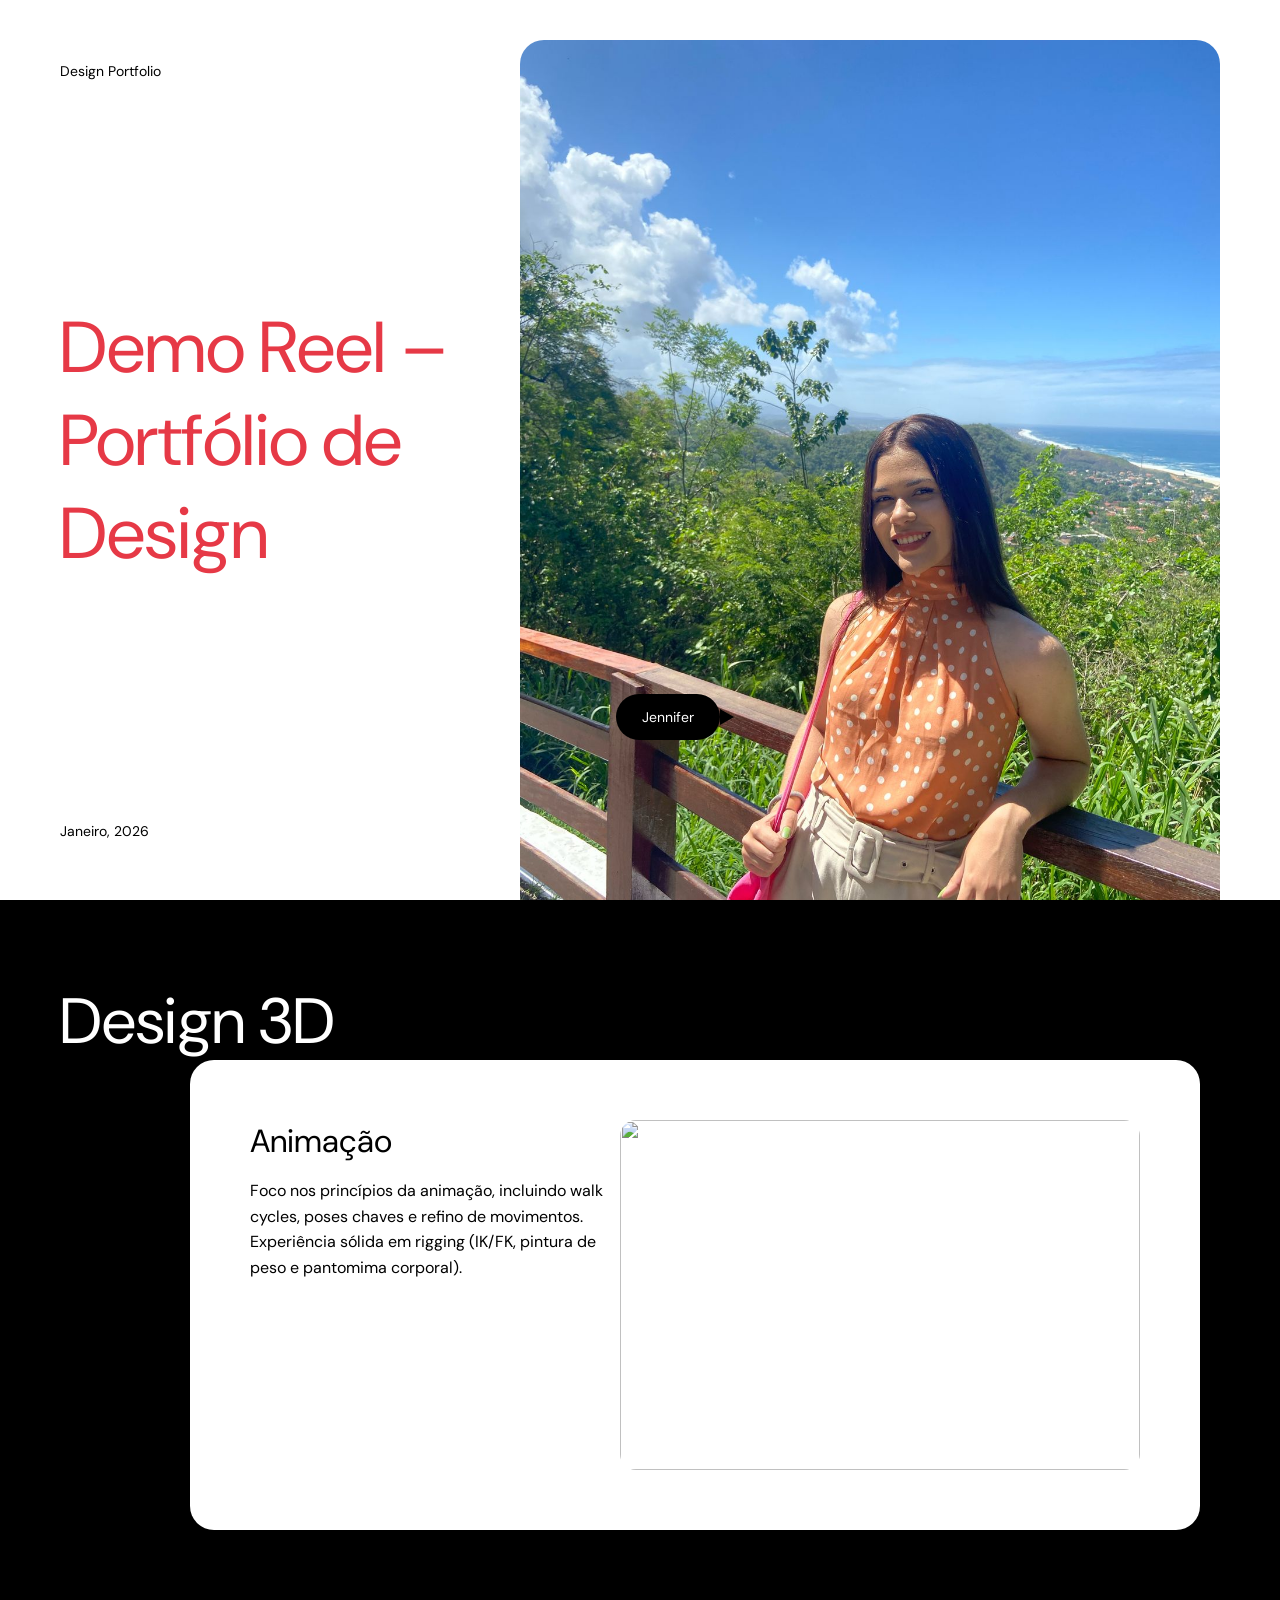
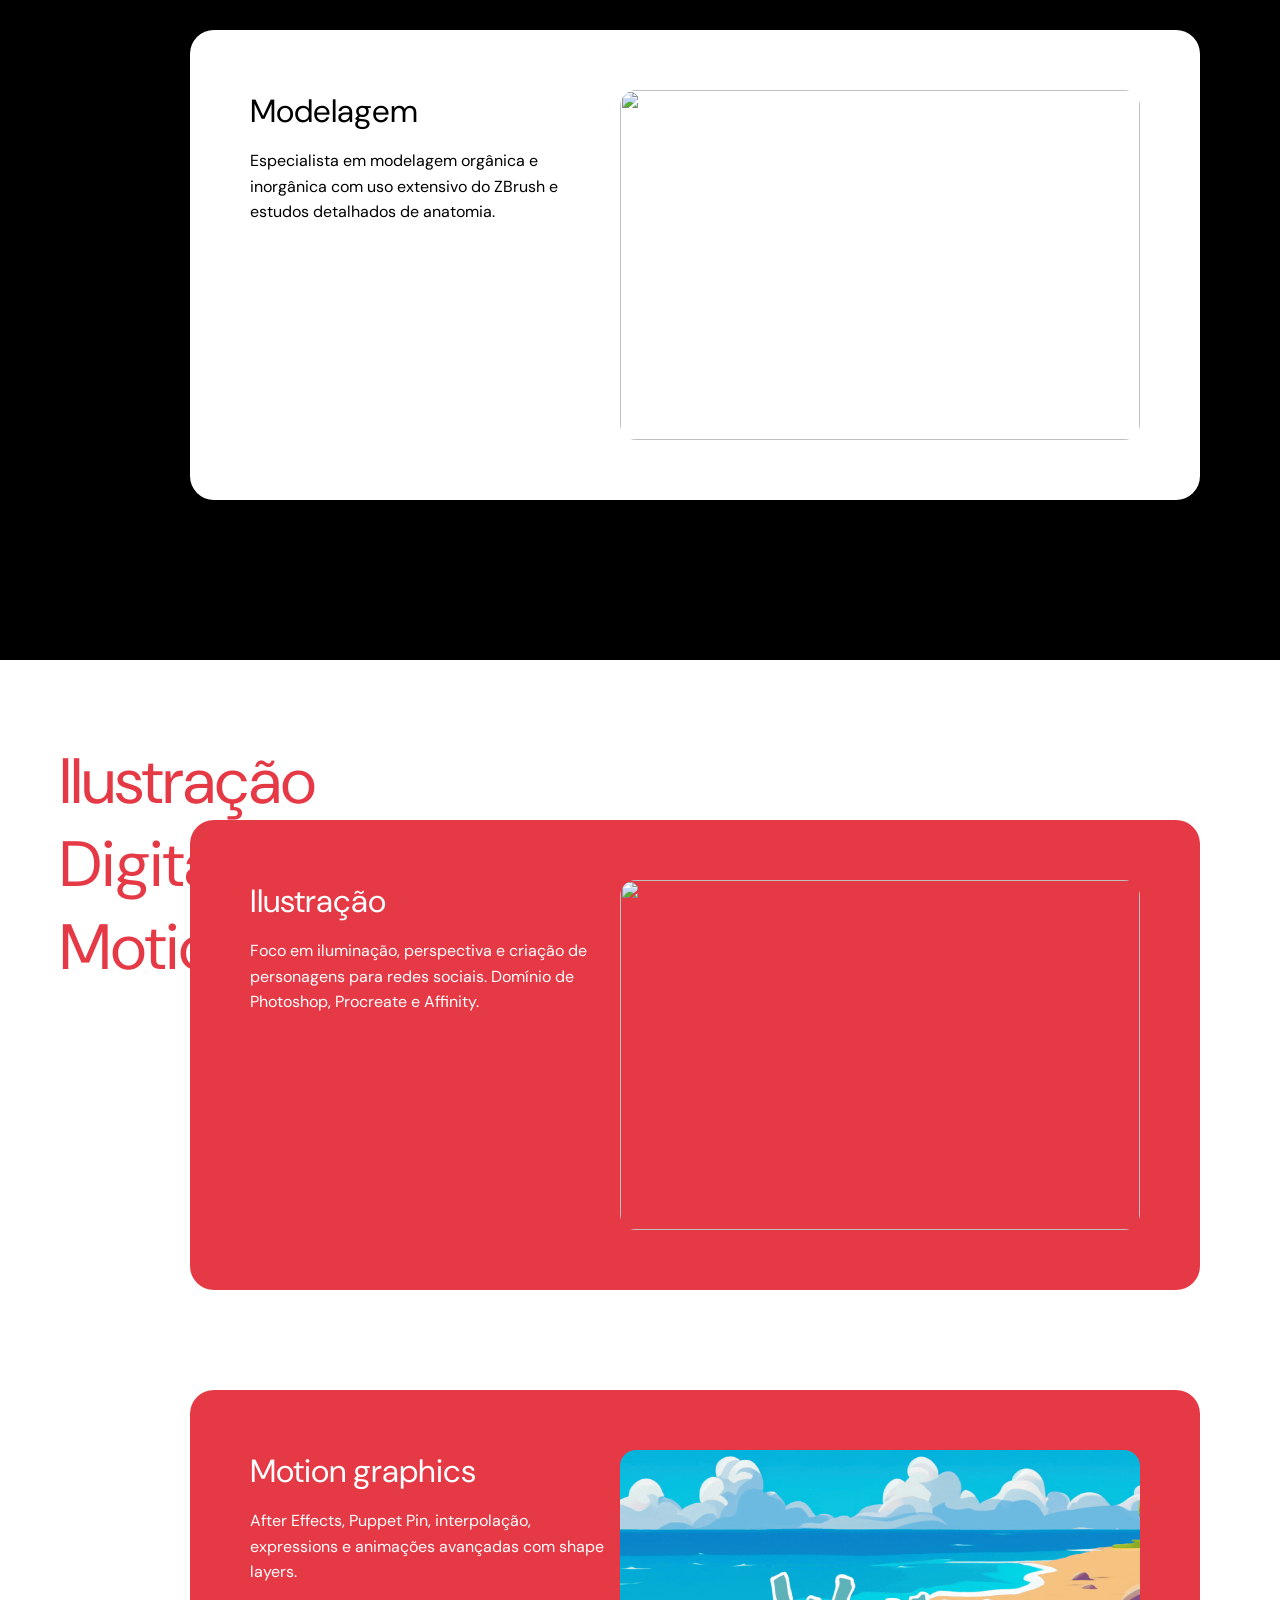
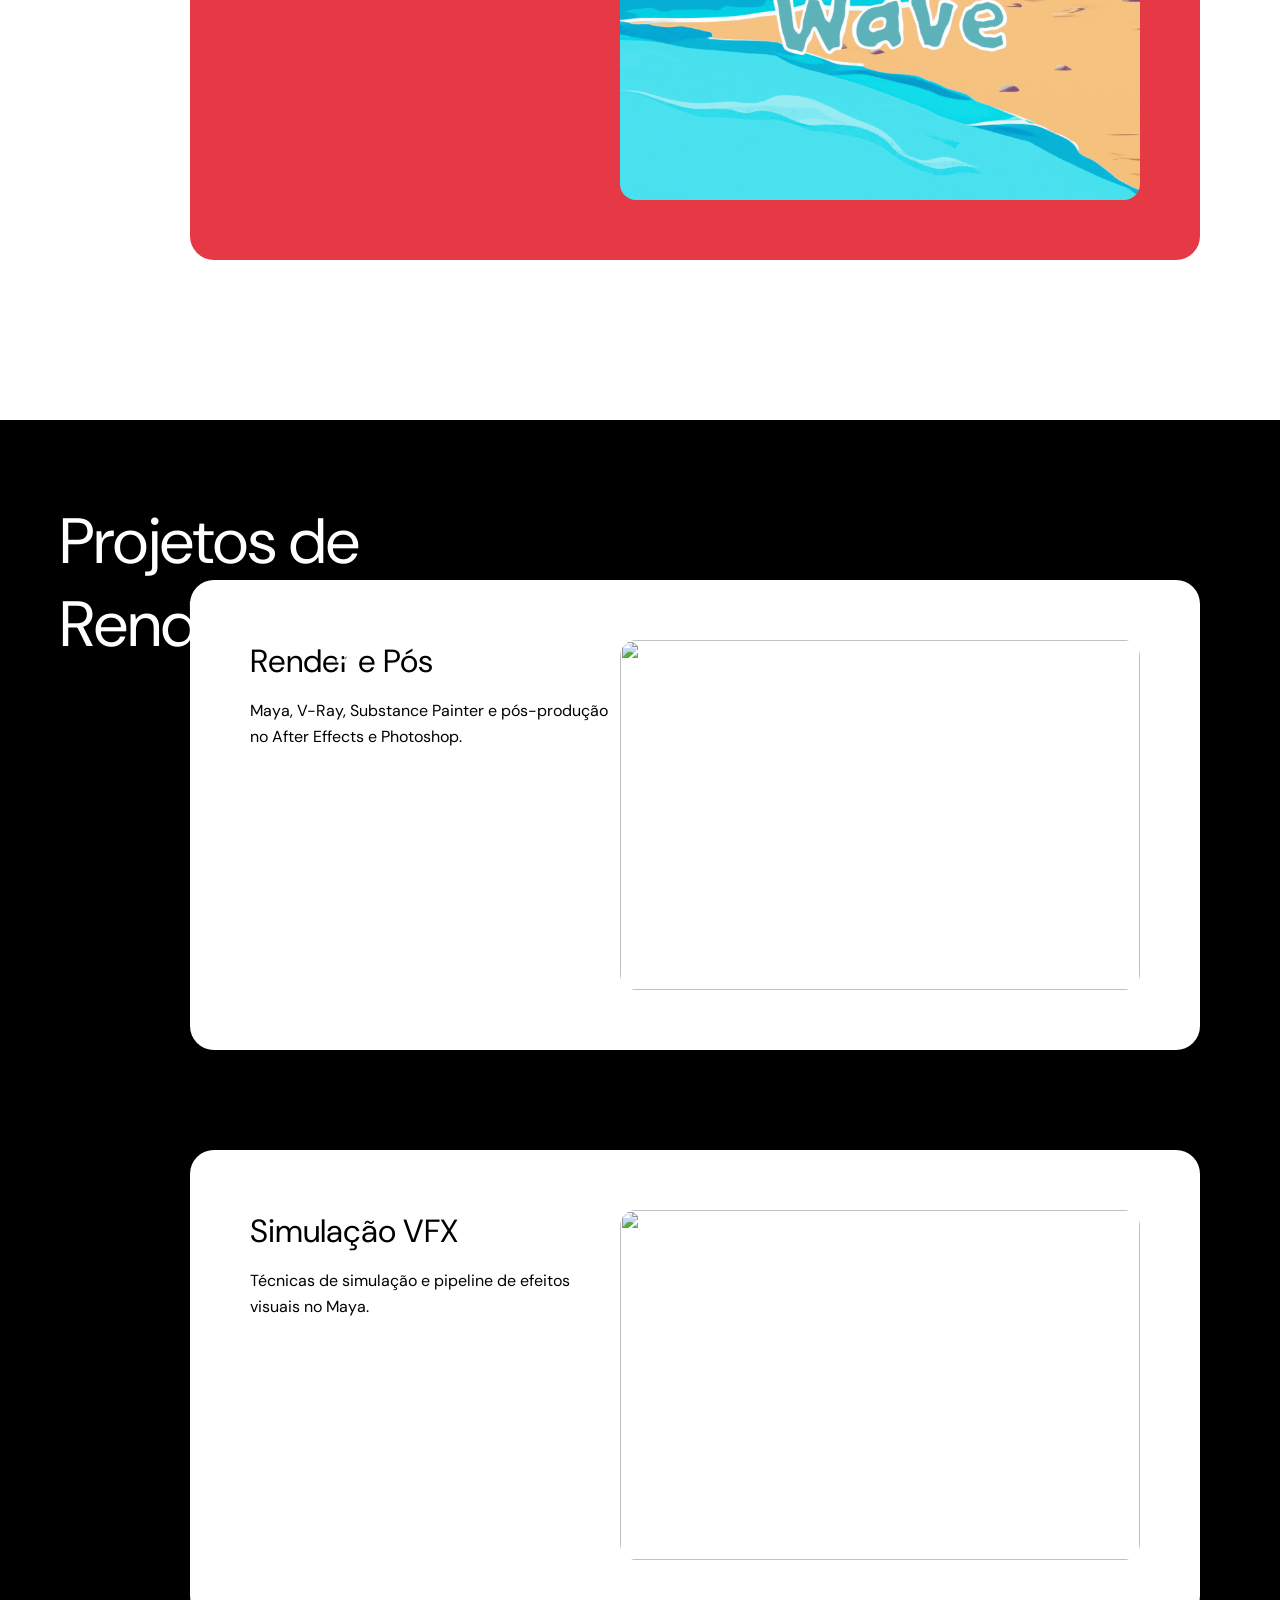
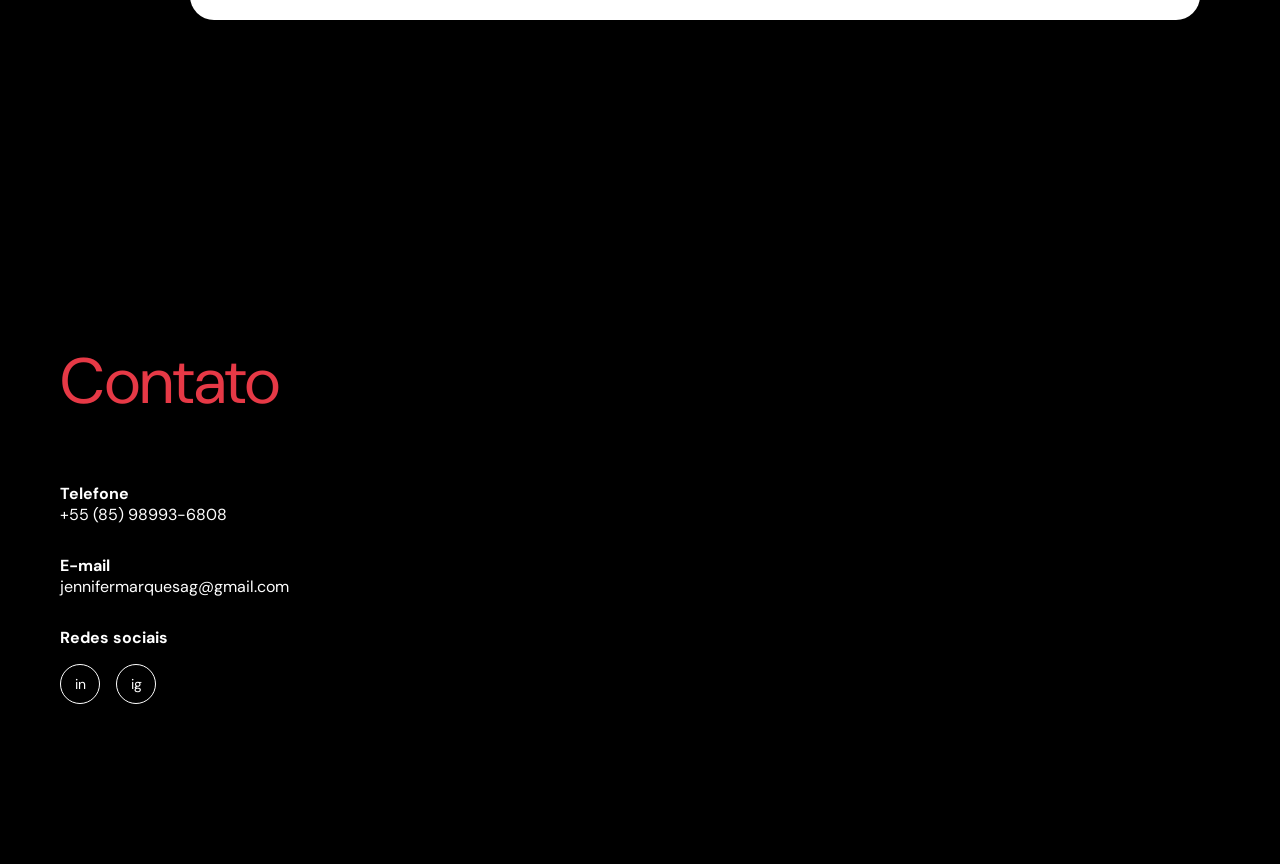
==== index.html @ 8b2e2034 "new files" ====
<!DOCTYPE html>
<html lang="pt-BR">
<head>
  <meta charset="UTF-8">
  <title>Portfólio – Jennifer</title>

  <!-- DM Sans -->
  <link rel="preconnect" href="https://fonts.googleapis.com">
  <link rel="preconnect" href="https://fonts.gstatic.com" crossorigin>
  <link href="https://fonts.googleapis.com/css2?family=DM+Sans:wght@400;500&display=swap" rel="stylesheet">

  <link rel="stylesheet" href="style.css">
</head>

<body>

<!-- HERO -->
<section class="hero">
  <span class="mini-title">Design Portfolio</span>

  <h1 class="hero-title">
    Demo Reel –<br>
    Portfólio de<br>
    Design
  </h1>

  <span class="date">Janeiro, 2026</span>

  <img class="hero-photo" src="minhafoto.jpeg" alt="Jennifer">

  <div class="name-badge">
    Jennifer
    <span class="arrow"></span>
  </div>
</section>

<!-- DESIGN 3D -->
<section class="section dark">
  <h2 class="side-title">Design 3D</h2>

  <div class="cards">

    <div class="card white">
      <div class="text">
        <h3>Animação</h3>
        <p>
          Foco nos princípios da animação, incluindo walk cycles,
          poses chaves e refino de movimentos. Experiência sólida
          em rigging (IK/FK, pintura de peso e pantomima corporal).
        </p>
      </div>
      <img src="animacao.gif">
    </div>

    <div class="card white">
      <div class="text">
        <h3>Modelagem</h3>
        <p>
          Especialista em modelagem orgânica e inorgânica com uso
          extensivo do ZBrush e estudos detalhados de anatomia.
        </p>
      </div>
      <img src="modelagem.gif">
    </div>

  </div>
</section>

<!-- ILUSTRAÇÃO & MOTION -->
<section class="section white-bg">
  <h2 class="side-title red">
    Ilustração<br>Digital e<br>Motion
  </h2>

  <div class="cards">

    <div class="card red">
      <div class="text">
        <h3>Ilustração</h3>
        <p>
          Foco em iluminação, perspectiva e criação de personagens
          para redes sociais. Domínio de Photoshop, Procreate e Affinity.
        </p>
      </div>
      <img src="ilustracao.gif">
    </div>

    <div class="card red">
      <div class="text">
        <h3>Motion graphics</h3>
        <p>
          After Effects, Puppet Pin, interpolação, expressions
          e animações avançadas com shape layers.
        </p>
      </div>
      <img src="motion.gif">
    </div>

  </div>
</section>

<!-- RENDER -->
<section class="section dark">
  <h2 class="side-title">Projetos de<br>Renderização</h2>

  <div class="cards">

    <div class="card white">
      <div class="text">
        <h3>Render e Pós</h3>
        <p>
          Maya, V-Ray, Substance Painter e pós-produção
          no After Effects e Photoshop.
        </p>
      </div>
      <img src="render.gif">
    </div>

    <div class="card white">
      <div class="text">
        <h3>Simulação VFX</h3>
        <p>
          Técnicas de simulação e pipeline de efeitos visuais no Maya.
        </p>
      </div>
      <img src="simulacao.gif">
    </div>

  </div>
</section>

<!-- CONTATO -->
<section class="section dark contato">
  <h2 class="contato-titulo">Contato</h2>

  <div class="contato-info">
    <p><strong>Telefone</strong><br>+55 (85) 98993-6808</p>
    <p><strong>E-mail</strong><br>jennifermarquesag@gmail.com</p>

    <div class="redes">
      <strong>Redes sociais</strong>
      <div class="icones">
        <a href="https://www.linkedin.com/in/jennifer-aguiar-238051259?utm_source=share&utm_campaign=share_via&utm_content=profile&utm_medium=ios_app" target="_blank">in</a>
        <a href="https://www.instagram.com/jennymaguiar?igsh=MWFxdjE0dzBubXlvYg%3D%3D&utm_source=qr" target="_blank">ig</a>
      </div>
    </div>
  </div>
</section>

</body>
</html>
---- style.css ----
* {
  margin: 0;
  padding: 0;
  box-sizing: border-box;
}

body {
  font-family: 'DM Sans', sans-serif;
  background: black;
  color: white;
  font-weight: 400;
}

/* HERO */
.hero {
  background: white;
  color: black;
  min-height: 100vh;
  padding: 60px;
  position: relative;
}

.hero-title {
  font-size: 72px;
  color: #e63946;
  margin-top: 220px;
  font-weight: 400;
}

.mini-title {
  font-size: 14px;
}

.date {
  position: absolute;
  bottom: 60px;
  font-size: 14px;
}

.hero-photo {
  position: absolute;
  right: 60px;
  top: 40px;
  width: 700px;
  border-radius: 24px;
}

.name-badge {
  position: absolute;
  right: 560px; /* mais pra esquerda */
  bottom: 160px;
  background: black;
  color: white;
  padding: 14px 26px;
  border-radius: 30px;
  font-size: 14px;
}

.name-badge .arrow {
  position: absolute;
  right: -14px;
  top: 50%;
  transform: translateY(-50%);
  width: 0;
  height: 0;
  border-left: 14px solid black;
  border-top: 8px solid transparent;
  border-bottom: 8px solid transparent;
}

/* SECTIONS */
.section {
  padding: 160px 0;
  position: relative;
}

.dark {
  background: black;
}

.white-bg {
  background: white;
}

/* TITLES */
.side-title {
  font-size: 64px;
  position: absolute;
  left: 60px;
  top: 80px;
  font-weight: 400;
}

.side-title.red {
  color: #e63946;
}

/* CARDS */
.cards {
  margin-left: auto;
  margin-right: 80px;
  width: 1010px;
  display: flex;
  flex-direction: column;
  gap: 100px;
}

.card {
  border-radius: 24px;
  padding: 60px;
  display: flex;
  justify-content: space-between;
  align-items: flex-start;
}

.card.white {
  background: white;
  color: black;
}

.card.red {
  background: #e63946;
  color: white;
}

.card img {
  width: 520px;
  height: 350px;
  object-fit: cover;
  border-radius: 16px;
}

.card .text {
  width: 360px;
}

.card h3 {
  font-size: 32px;
  margin-bottom: 16px;
  font-weight: 400;
}

.card p {
  font-size: 16px;
  line-height: 1.6;
}

/* CONTATO */
.contato {
  padding-left: 60px;
}

.contato-titulo {
  font-size: 64px;
  color: #e63946;
  margin-bottom: 60px;
  font-weight: 400;
}

.contato-info p {
  margin-bottom: 30px;
}

.icones {
  margin-top: 16px;
  display: flex;
  gap: 16px;
}

.icones a {
  width: 40px;
  height: 40px;
  border-radius: 50%;
  border: 1px solid white;
  display: flex;
  align-items: center;
  justify-content: center;
  color: white;
  text-decoration: none;
  font-size: 14px;
}
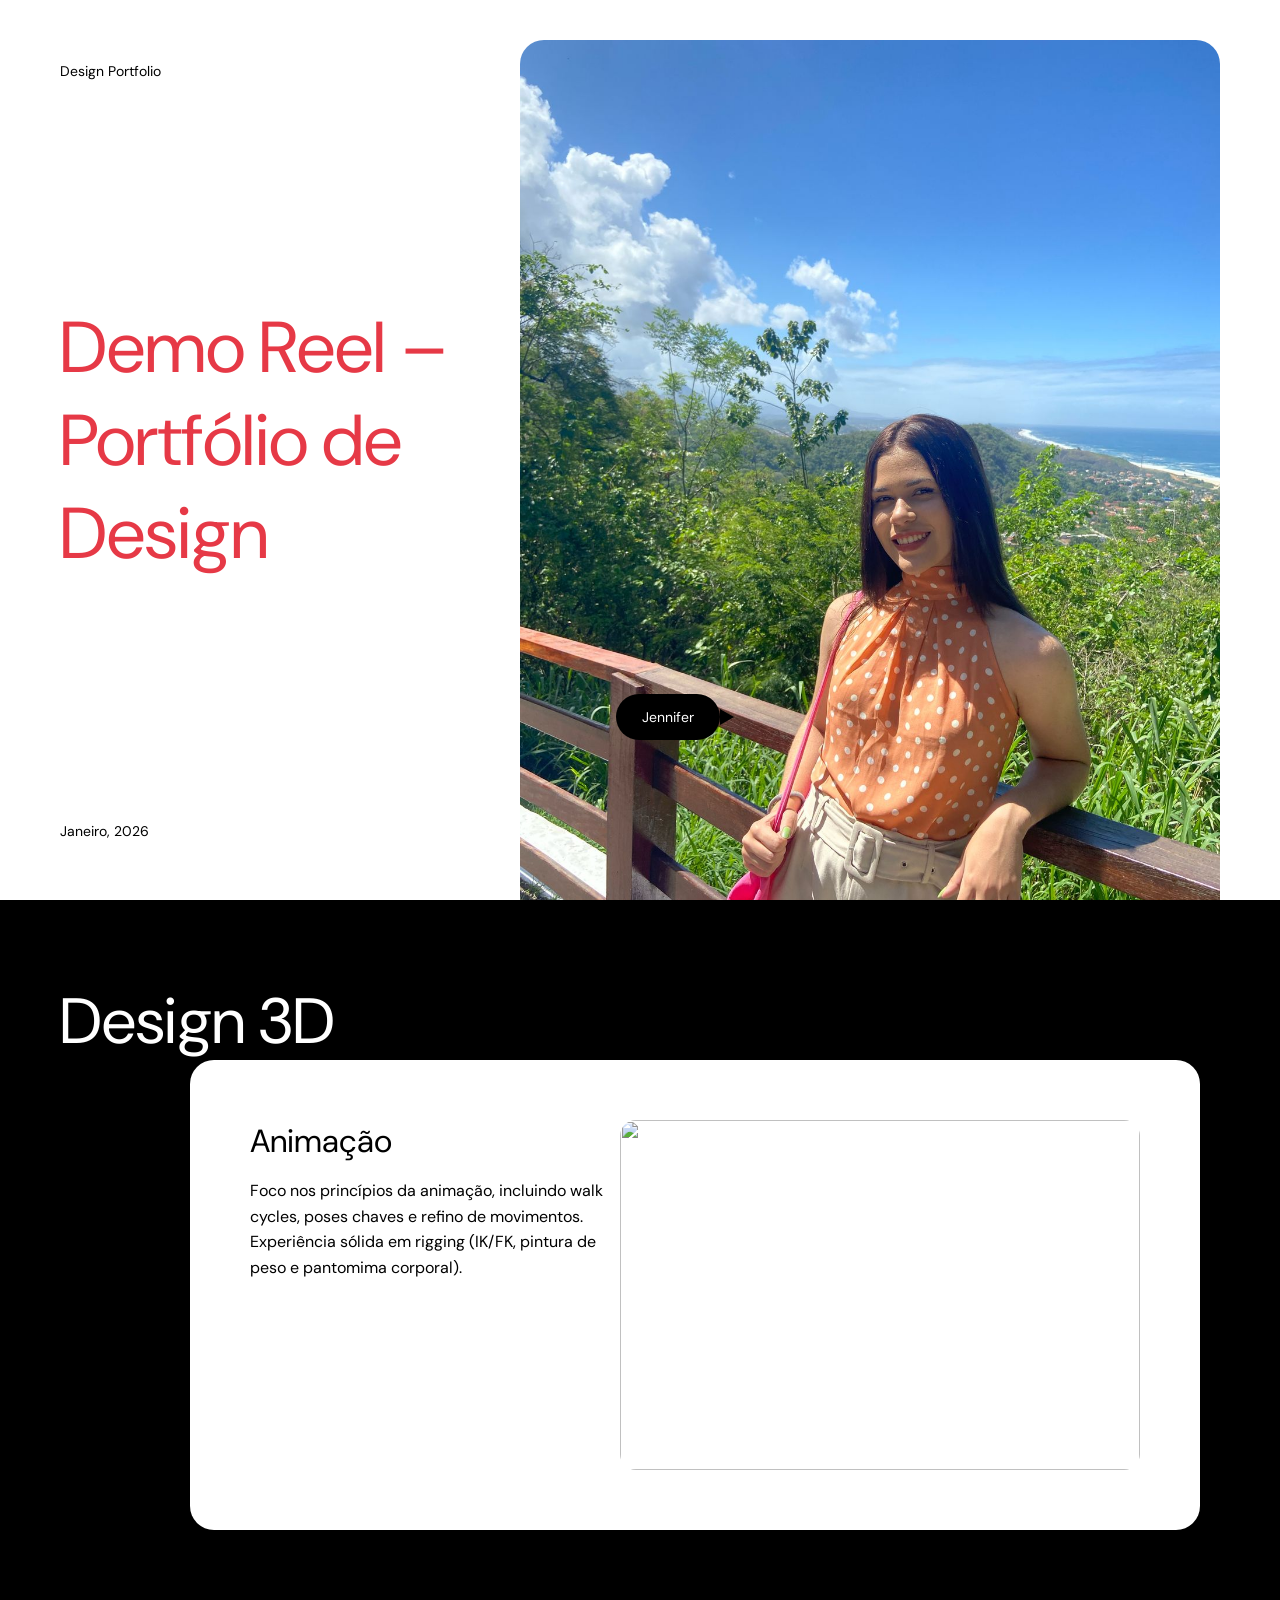
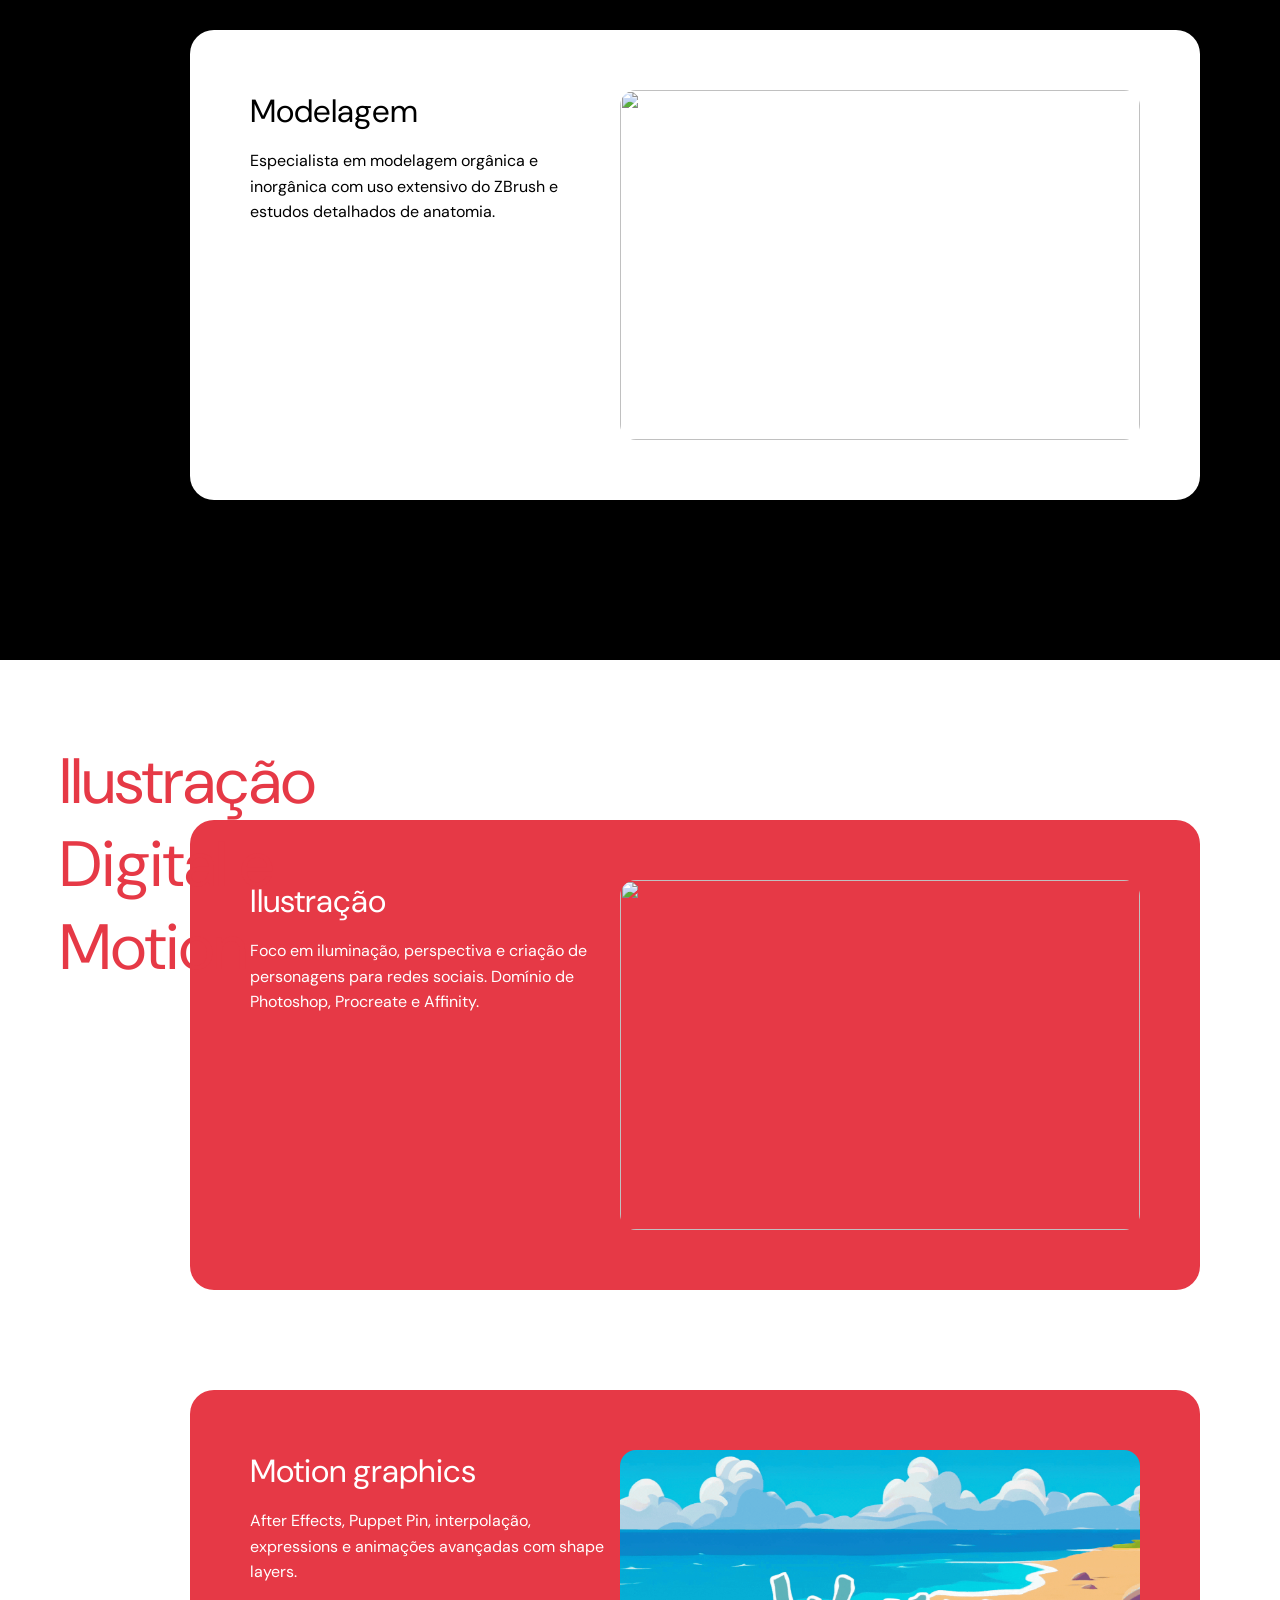
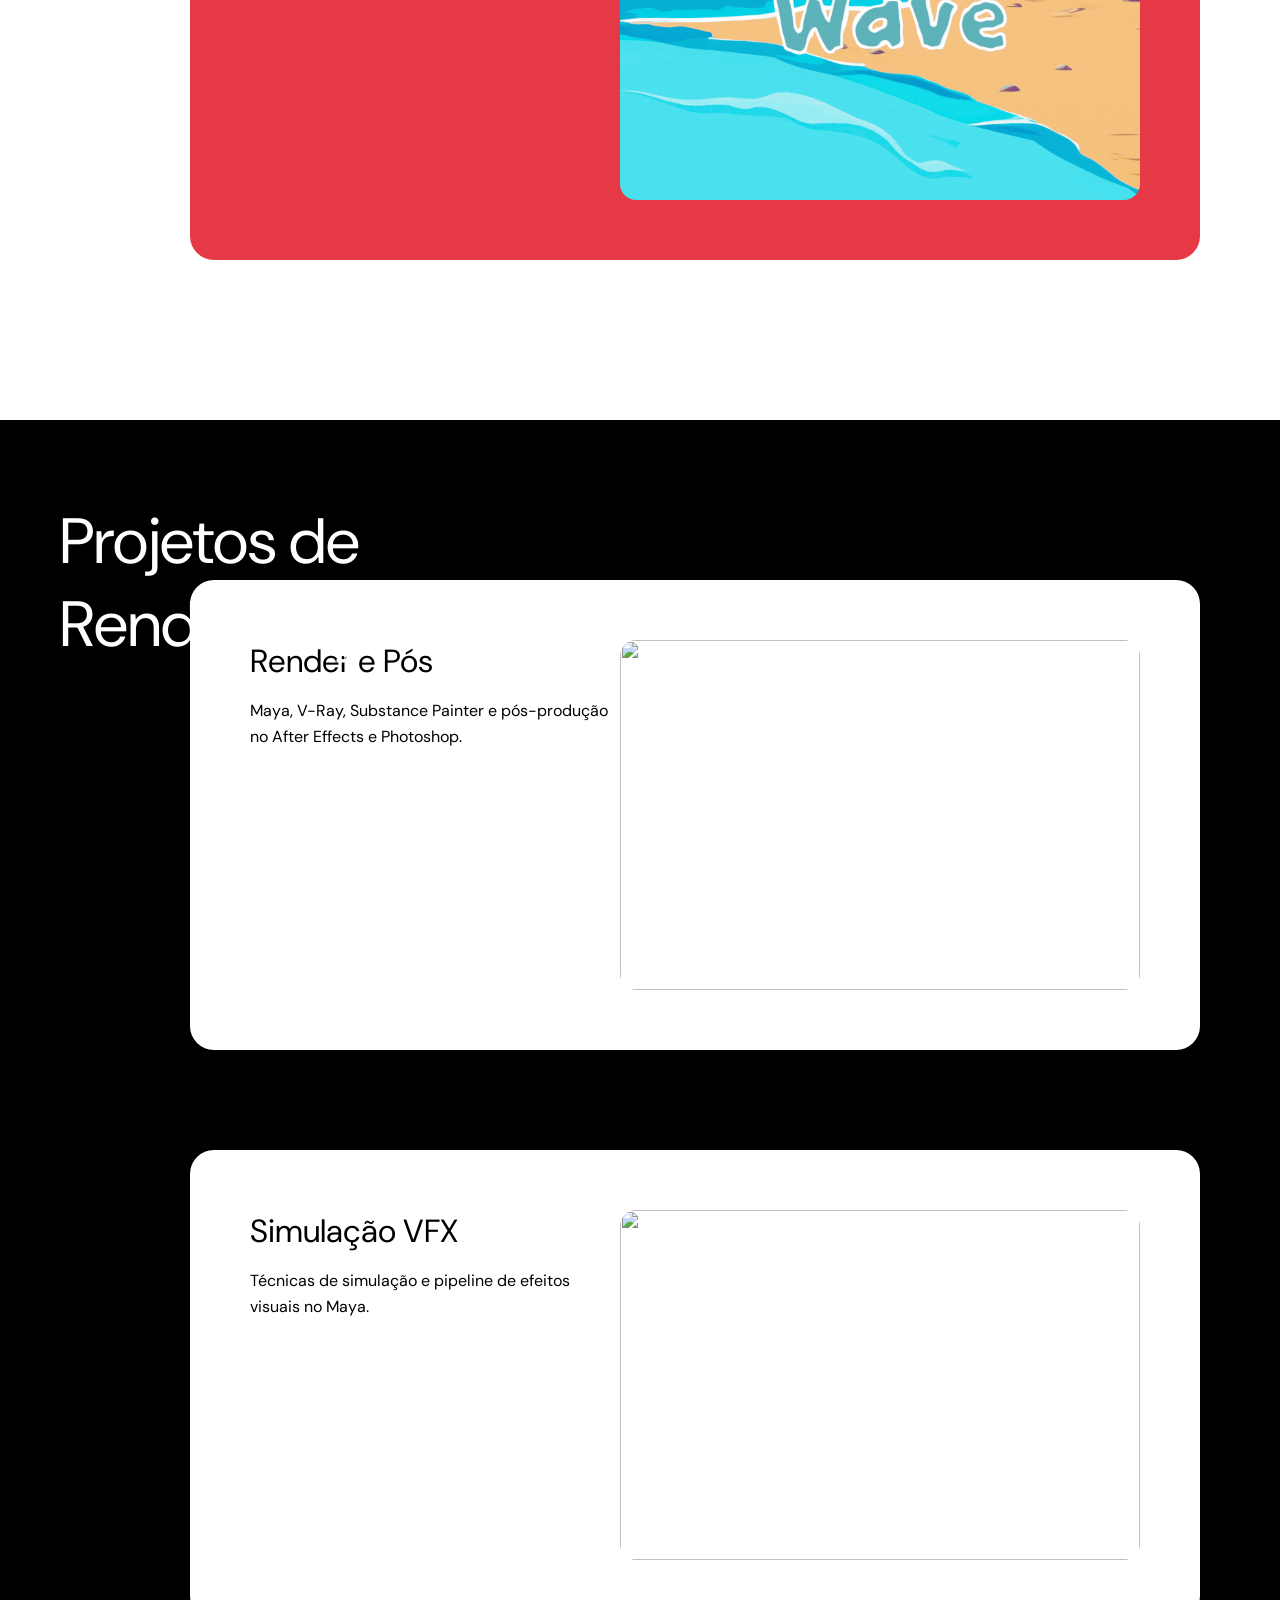
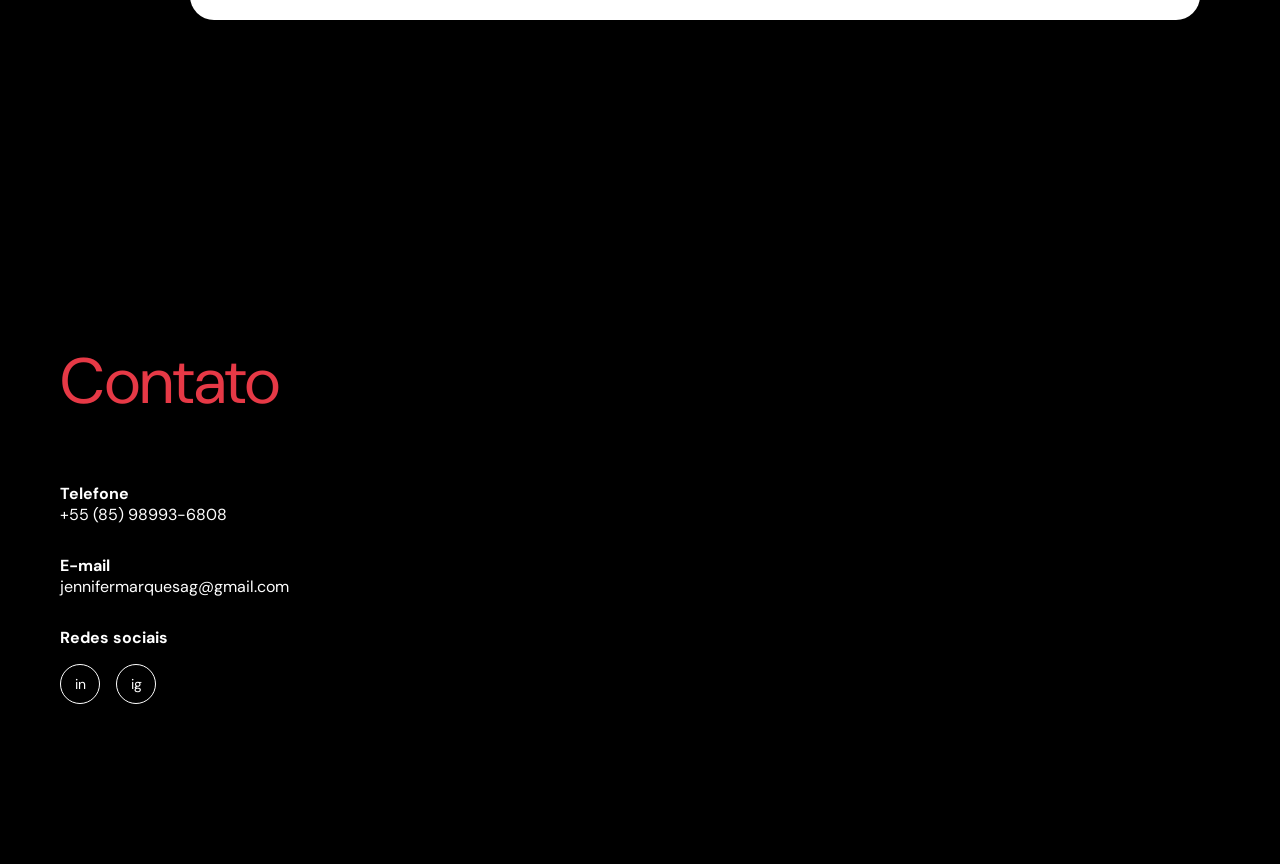
==== commit 2a144255: "Ajuste mobile + viewport Correção de layout mobile" ====
--- a/index.html
+++ b/index.html
@@ -2,15 +2,16 @@
 <html lang="pt-BR">
 <head>
   <meta charset="UTF-8">
+  <meta name="viewport" content="width=device-width, initial-scale=1.0">
   <title>Portfólio – Jennifer</title>
 
-  <!-- DM Sans -->
   <link rel="preconnect" href="https://fonts.googleapis.com">
   <link rel="preconnect" href="https://fonts.gstatic.com" crossorigin>
   <link href="https://fonts.googleapis.com/css2?family=DM+Sans:wght@400;500&display=swap" rel="stylesheet">
 
   <link rel="stylesheet" href="style.css">
 </head>
+
 
 <body>
 
--- a/style.css
+++ b/style.css
@@ -179,3 +179,113 @@
   text-decoration: none;
   font-size: 14px;
 }
+/* =========================
+   MOBILE (até 768px)
+========================= */
+@media (max-width: 768px) {
+
+  /* GERAL */
+  body {
+    overflow-x: hidden;
+  }
+
+  .section {
+    padding: 100px 20px;
+  }
+
+  /* HERO */
+  .hero {
+    padding: 40px 20px;
+    min-height: auto;
+  }
+
+  .mini-title {
+    font-size: 12px;
+  }
+
+  .hero-title {
+    font-size: 42px;
+    margin-top: 40px;
+  }
+
+  .date {
+    position: static;
+    display: block;
+    margin-top: 20px;
+  }
+
+  .hero-photo {
+    position: static;
+    width: 100%;
+    margin-top: 40px;
+  }
+
+  .name-badge {
+    position: relative;
+    right: auto;
+    bottom: auto;
+    margin-top: 16px;
+    width: fit-content;
+  }
+
+  .name-badge .arrow {
+    display: none; /* no mobile fica mais clean sem a seta */
+  }
+
+  /* TITULOS LATERAIS */
+  .side-title {
+    position: static;
+    font-size: 42px;
+    margin-bottom: 40px;
+  }
+
+  /* CARDS */
+  .cards {
+    width: 100%;
+    margin: 0;
+    gap: 60px;
+  }
+
+  .card {
+    flex-direction: column;
+    padding: 32px 24px;
+  }
+
+  .card .text {
+    width: 100%;
+    margin-bottom: 24px;
+  }
+
+  .card img {
+    width: 100%;
+    height: auto;
+  }
+
+  .card h3 {
+    font-size: 24px;
+  }
+
+  .card p {
+    font-size: 15px;
+  }
+
+  /* SEÇÃO ILUSTRAÇÃO (FUNDO CLARO) */
+  .white-bg {
+    background: #f8f8f8;
+  }
+
+  /* CONTATO */
+  .contato {
+    padding: 80px 20px;
+  }
+
+  .contato-titulo {
+    font-size: 42px;
+  }
+
+  .icones a {
+    width: 44px;
+    height: 44px;
+    font-size: 14px;
+  }
+}
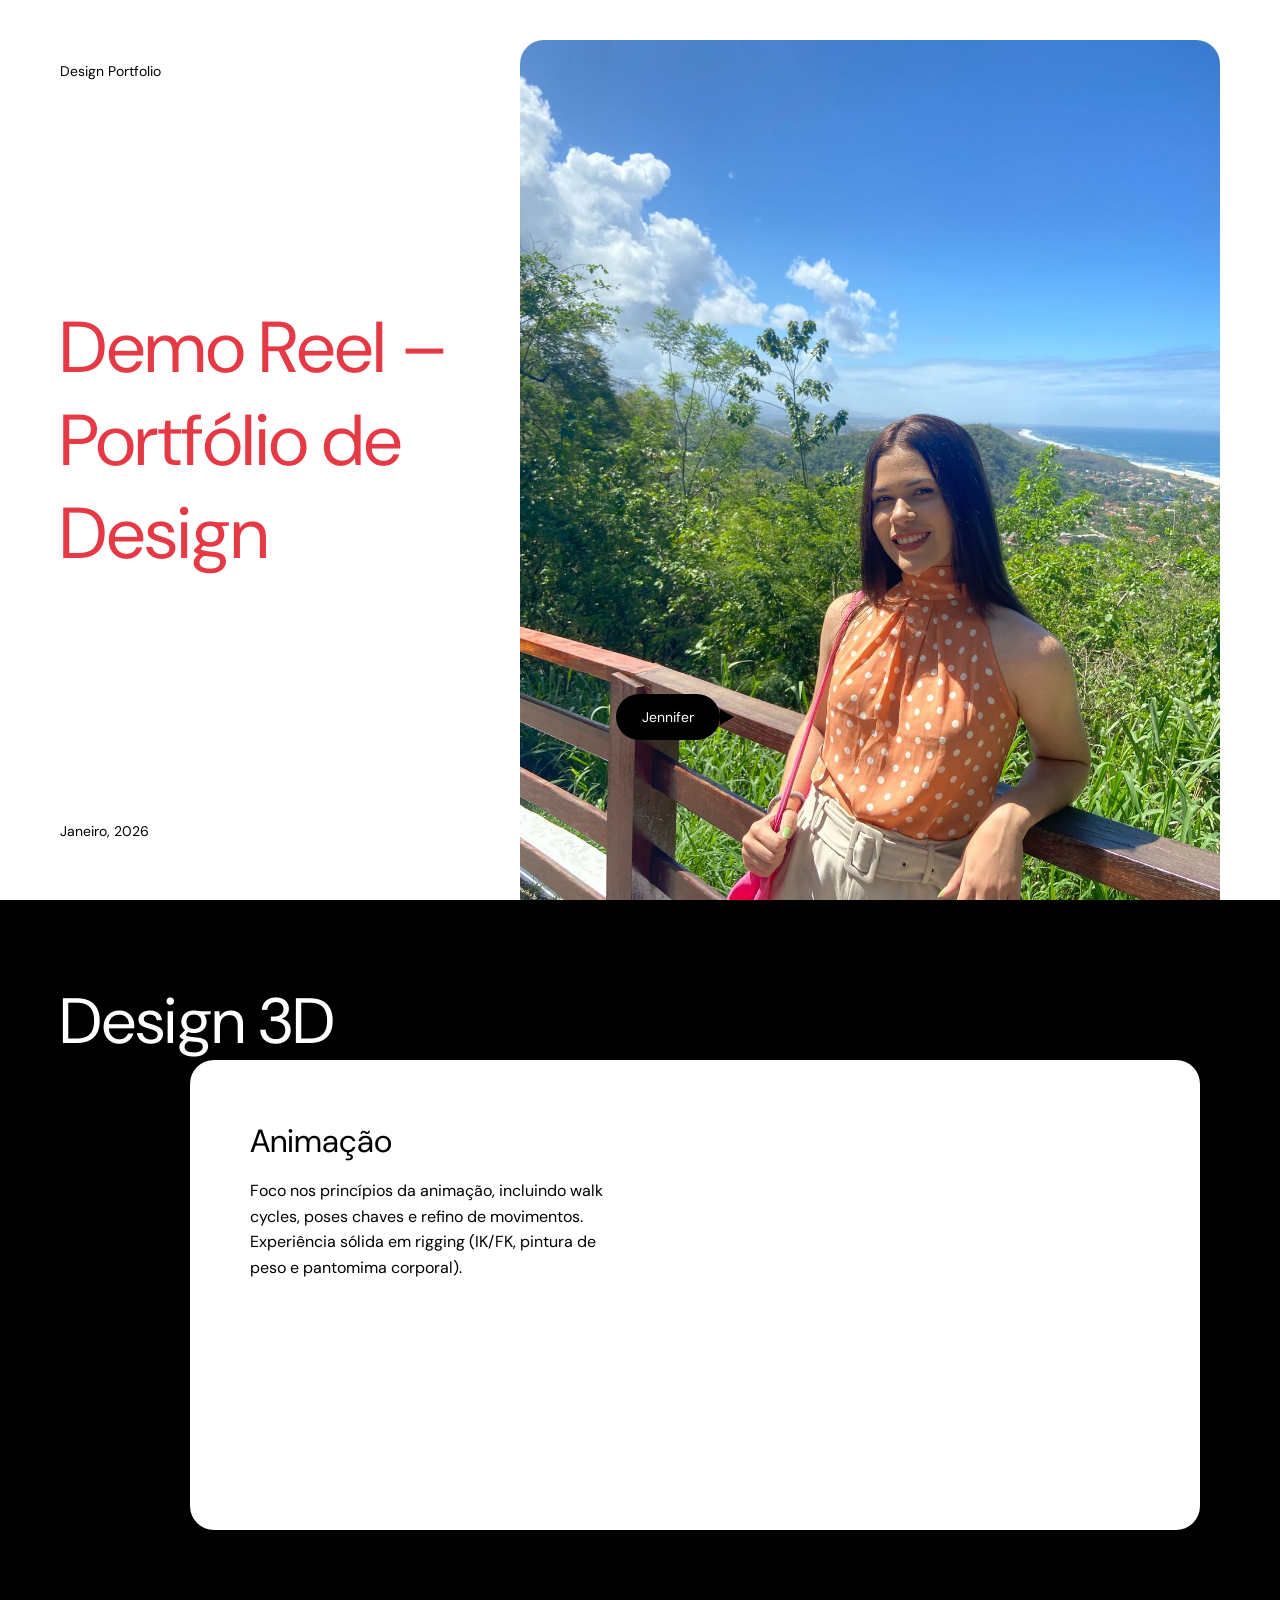
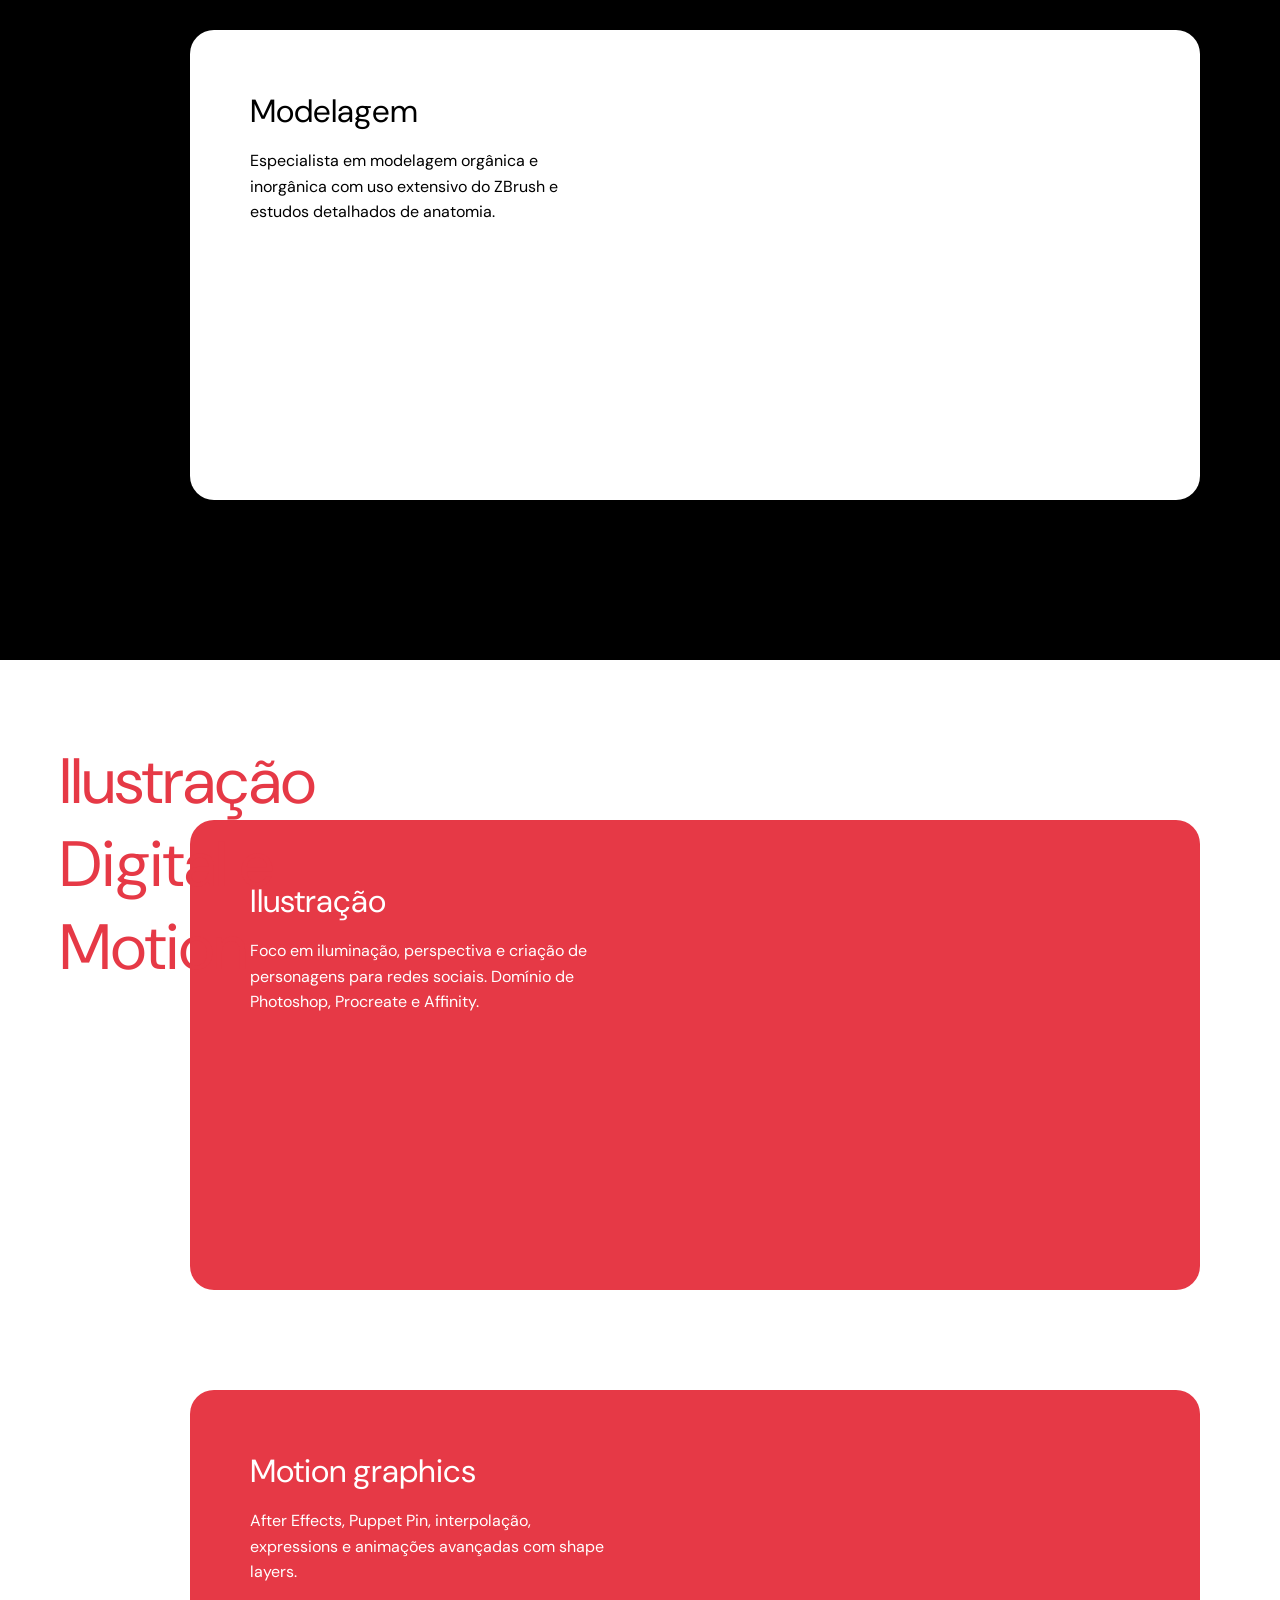
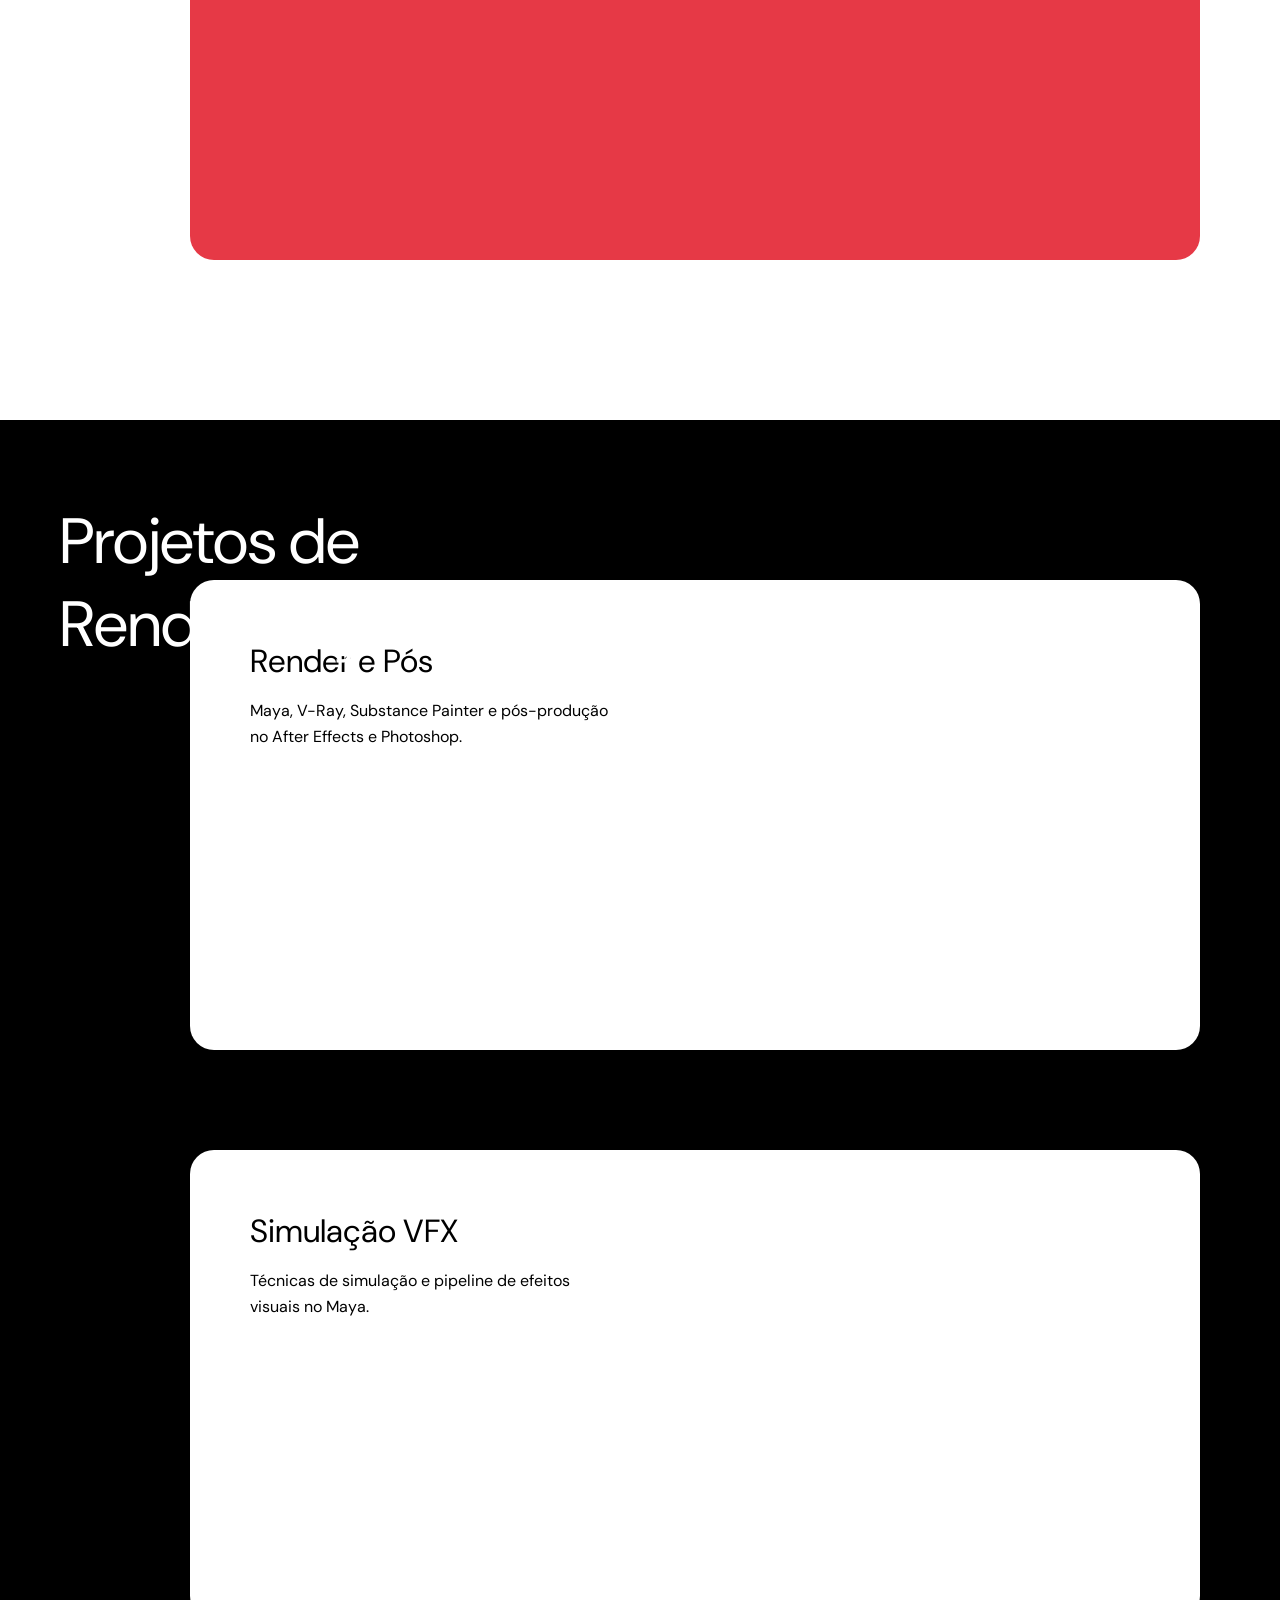
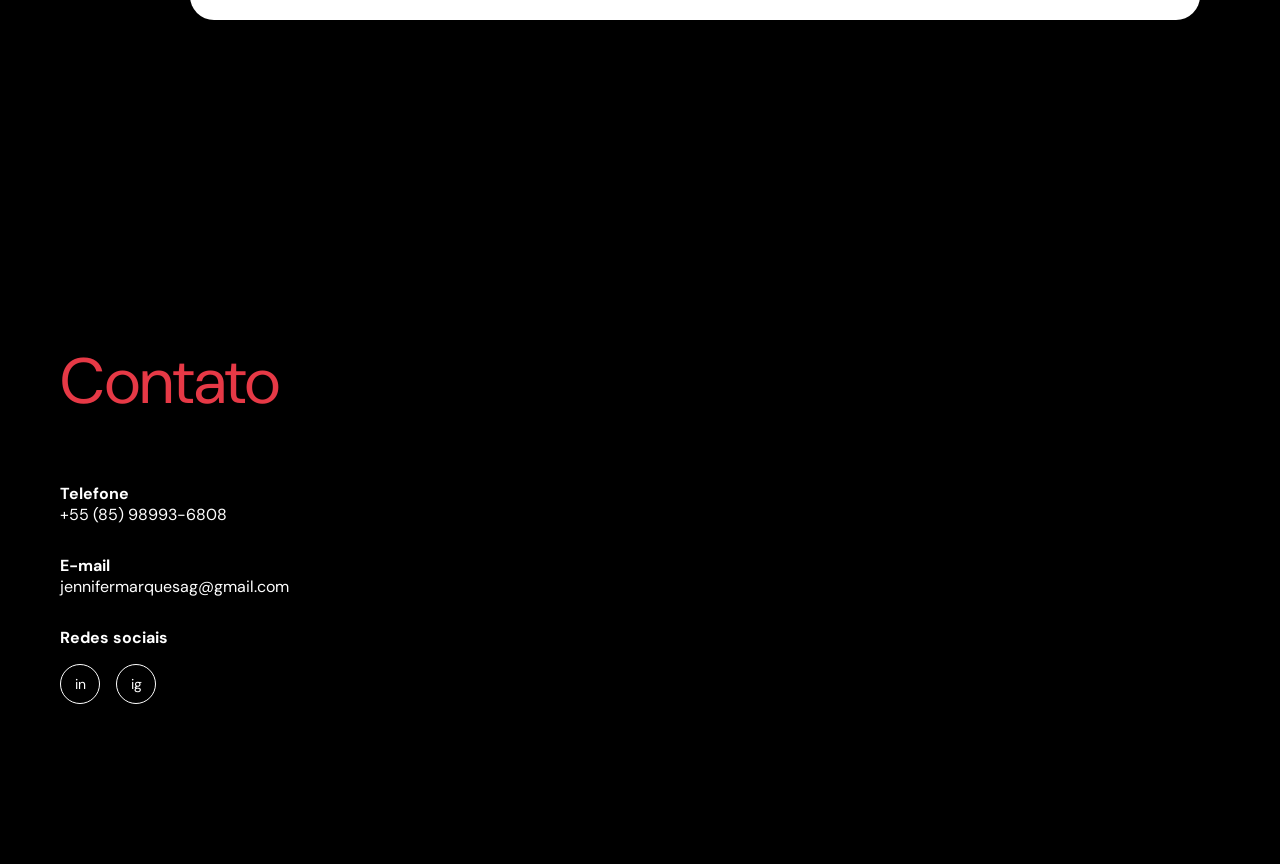
==== commit 3df25f9c: "Ajuste gifs para videos" ====
--- a/index.html
+++ b/index.html
@@ -50,7 +50,14 @@
           em rigging (IK/FK, pintura de peso e pantomima corporal).
         </p>
       </div>
-      <img src="animacao.gif">
+      <video 
+  src="animacao.mp4"
+  autoplay 
+  loop 
+  muted 
+  playsinline>
+</video>
+
     </div>
 
     <div class="card white">
@@ -61,7 +68,14 @@
           extensivo do ZBrush e estudos detalhados de anatomia.
         </p>
       </div>
-      <img src="modelagem.gif">
+      <video 
+  src="modelagem.mp4"
+  autoplay 
+  loop 
+  muted 
+  playsinline>
+</video>
+
     </div>
 
   </div>
@@ -83,7 +97,14 @@
           para redes sociais. Domínio de Photoshop, Procreate e Affinity.
         </p>
       </div>
-      <img src="ilustracao.gif">
+      <video 
+  src="ilustracao.mp4"
+  autoplay 
+  loop 
+  muted 
+  playsinline>
+</video>
+
     </div>
 
     <div class="card red">
@@ -94,7 +115,14 @@
           e animações avançadas com shape layers.
         </p>
       </div>
-      <img src="motion.gif">
+      <video 
+  src="motion.mp4"
+  autoplay 
+  loop 
+  muted 
+  playsinline>
+</video>
+
     </div>
 
   </div>
@@ -114,7 +142,14 @@
           no After Effects e Photoshop.
         </p>
       </div>
-      <img src="render.gif">
+      <video 
+  src="render.mp4"
+  autoplay 
+  loop 
+  muted 
+  playsinline>
+</video>
+
     </div>
 
     <div class="card white">
@@ -124,7 +159,14 @@
           Técnicas de simulação e pipeline de efeitos visuais no Maya.
         </p>
       </div>
-      <img src="simulacao.gif">
+      <video 
+  src="simulacao.mp4"
+  autoplay 
+  loop 
+  muted 
+  playsinline>
+</video>
+
     </div>
 
   </div>
--- a/style.css
+++ b/style.css
@@ -289,3 +289,16 @@
     font-size: 14px;
   }
 }
+.card video {
+  width: 520px;
+  height: 350px;
+  object-fit: cover;
+  border-radius: 16px;
+}
+
+@media (max-width: 768px) {
+  .card video {
+    width: 100%;
+    height: auto;
+  }
+}
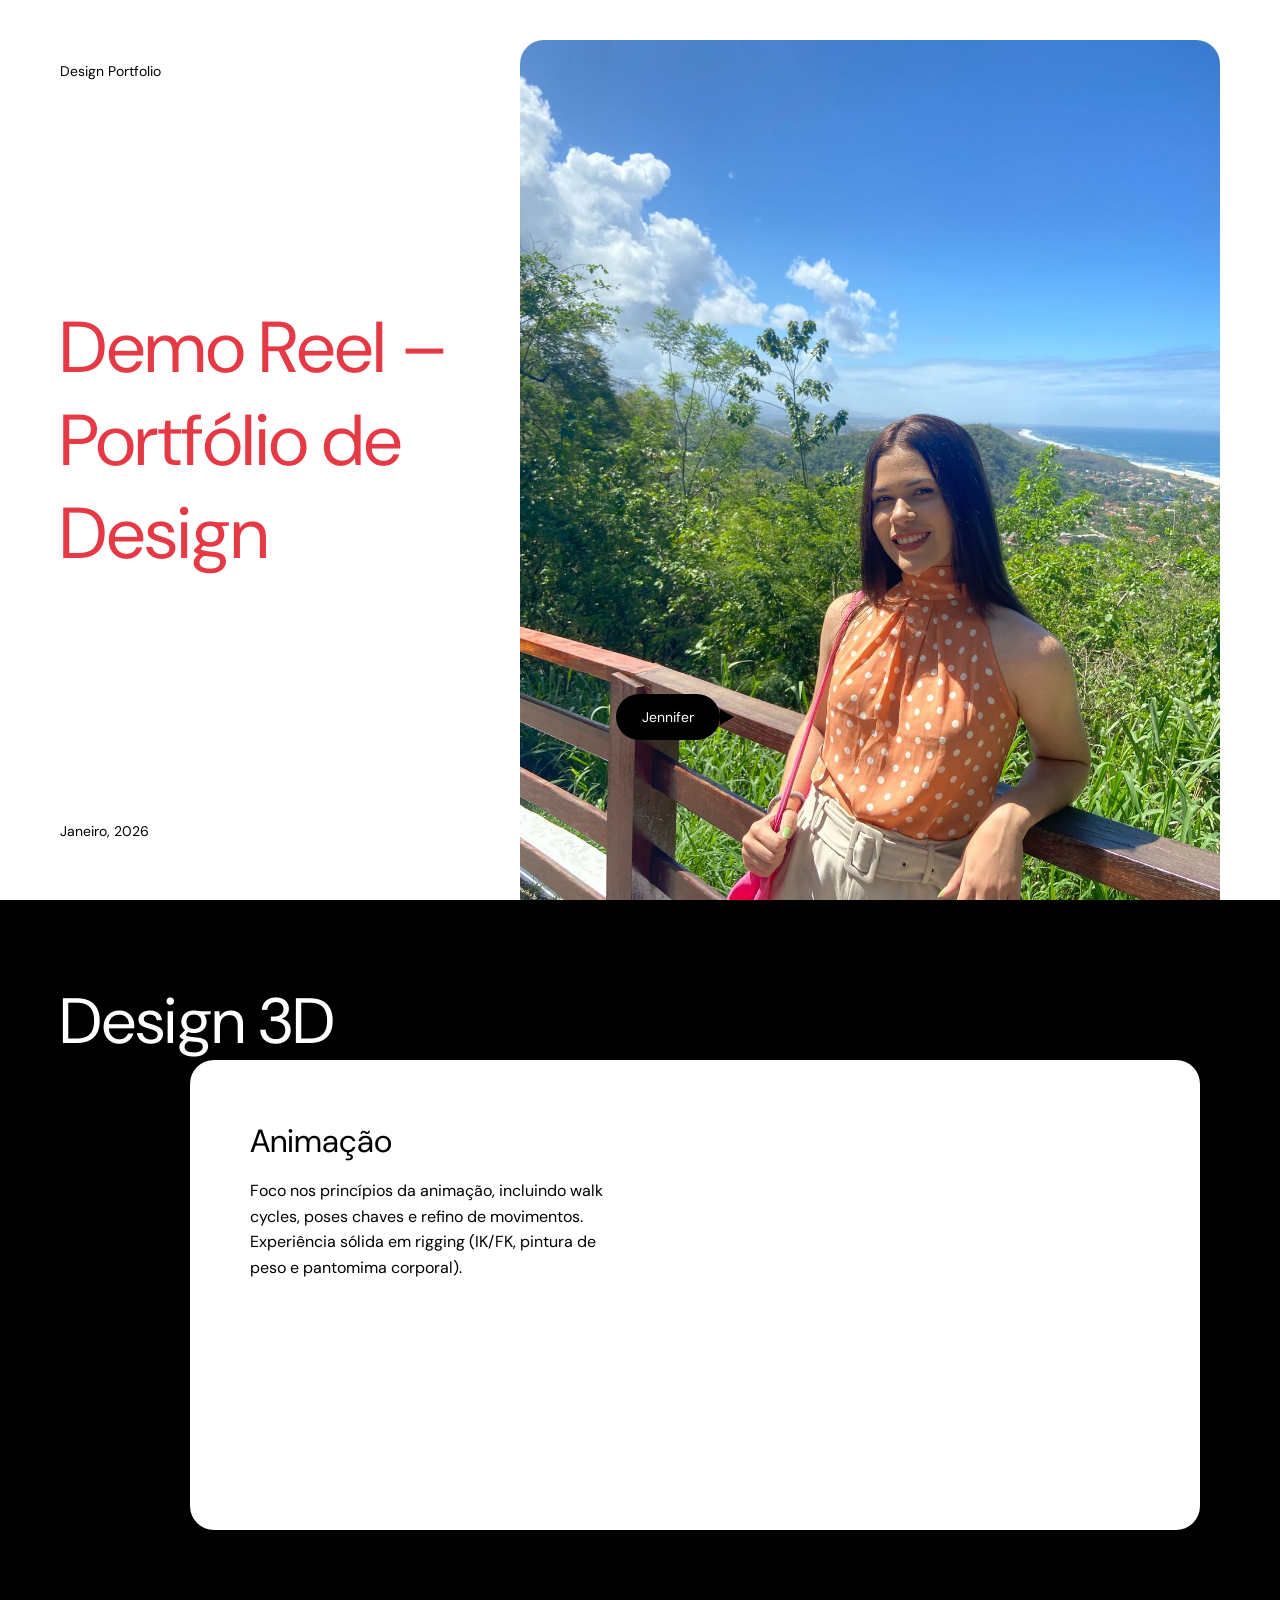
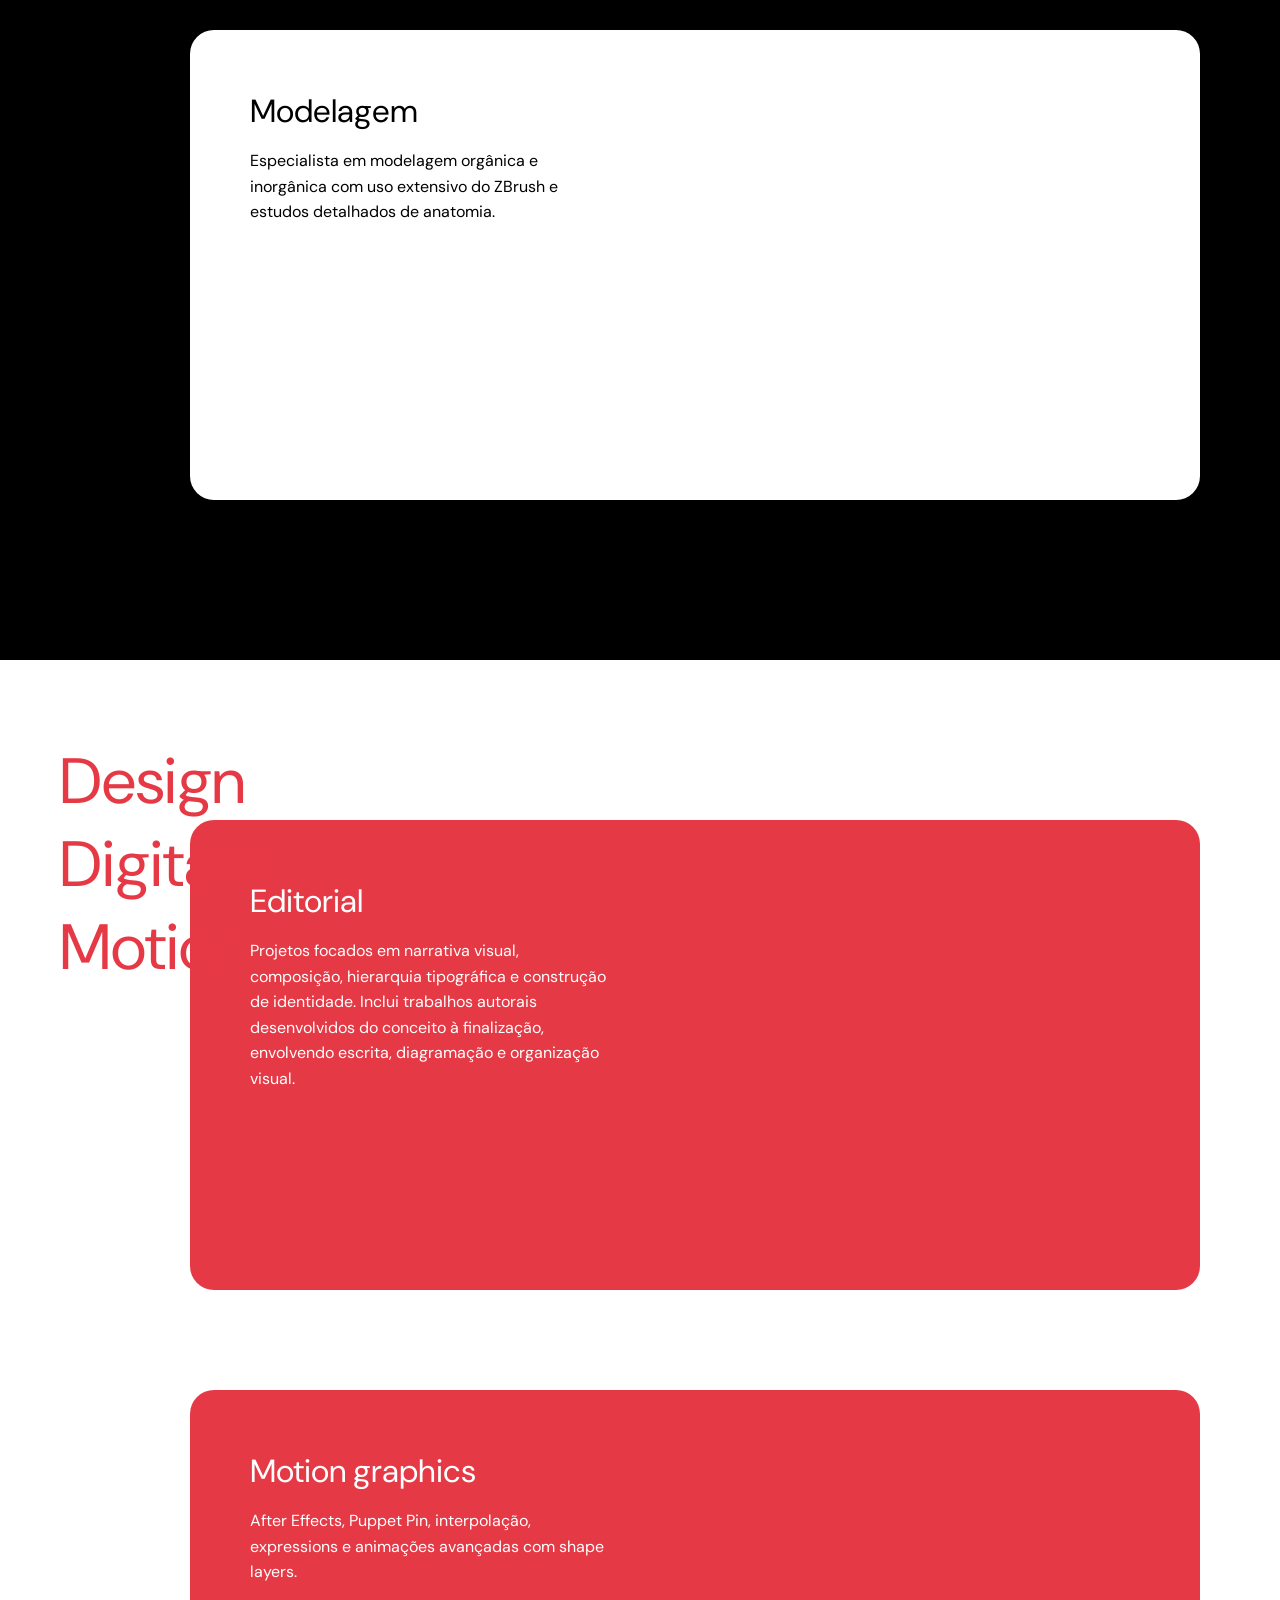
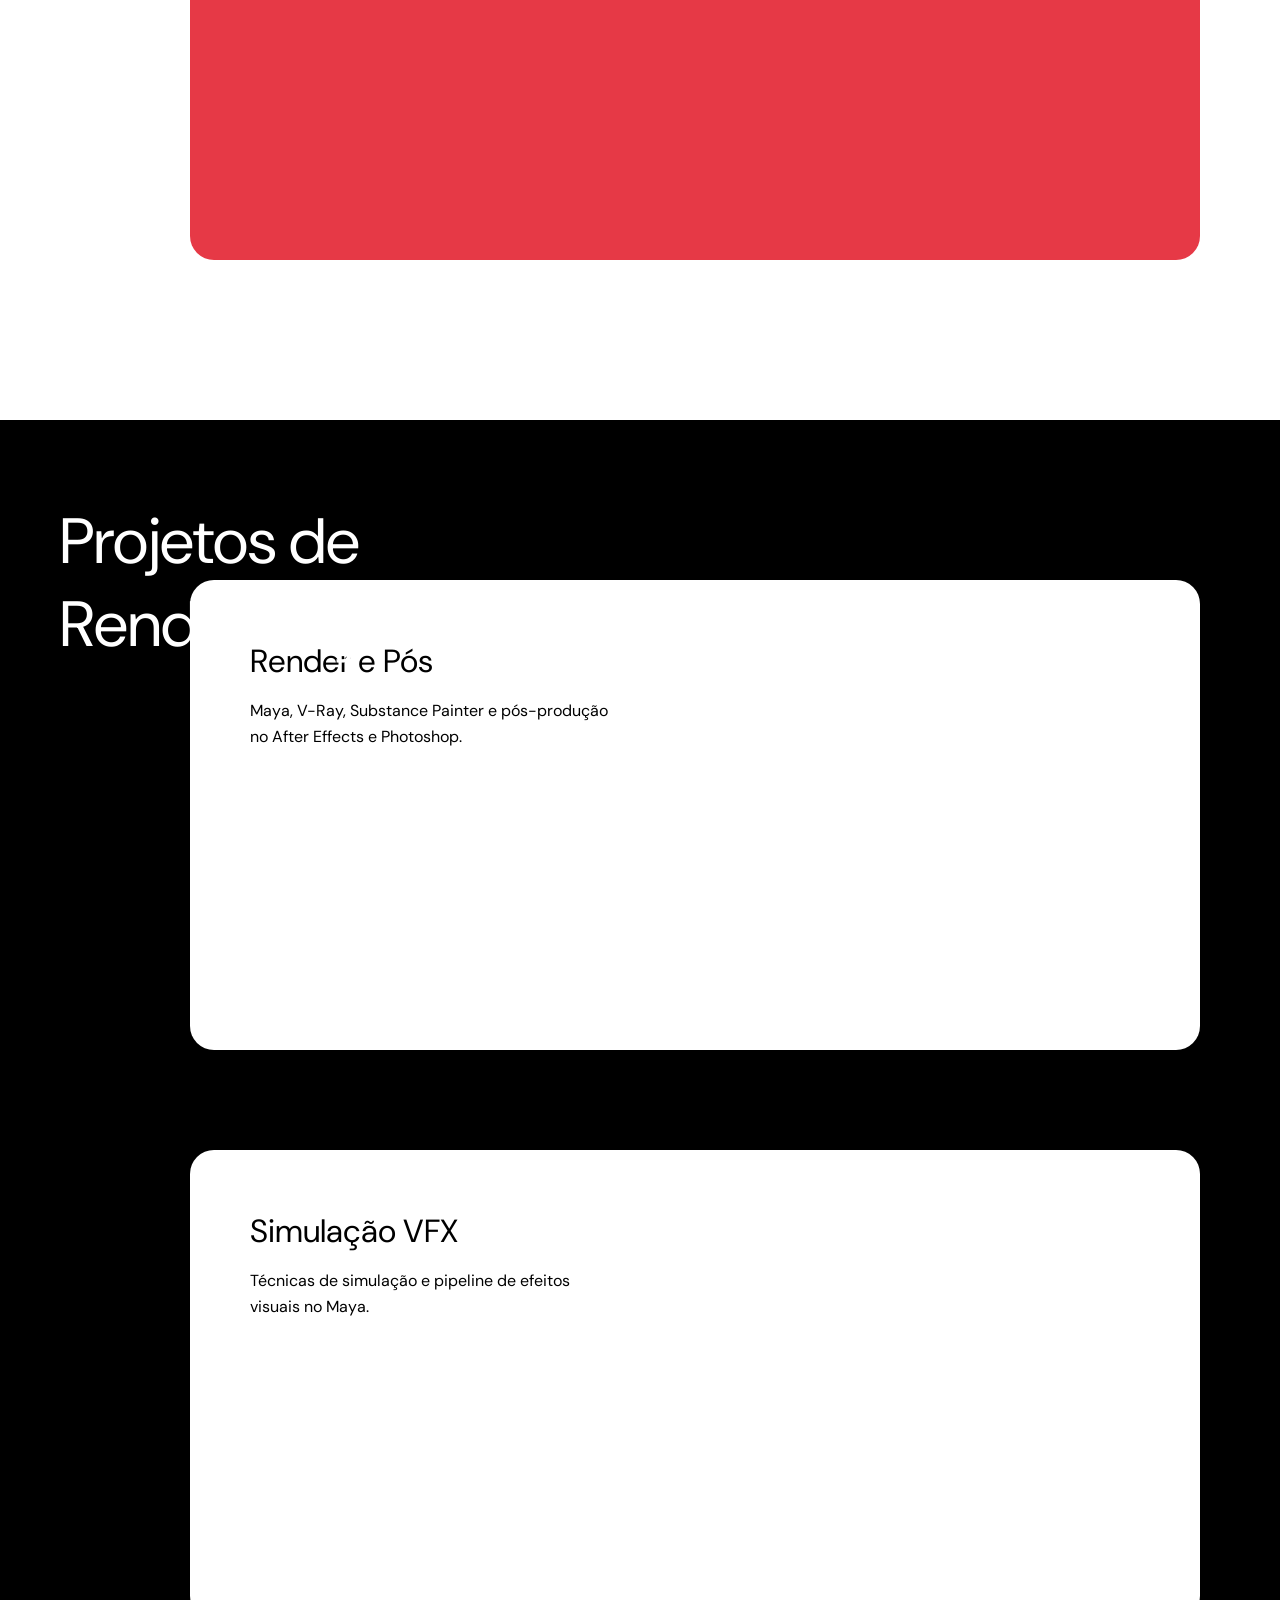
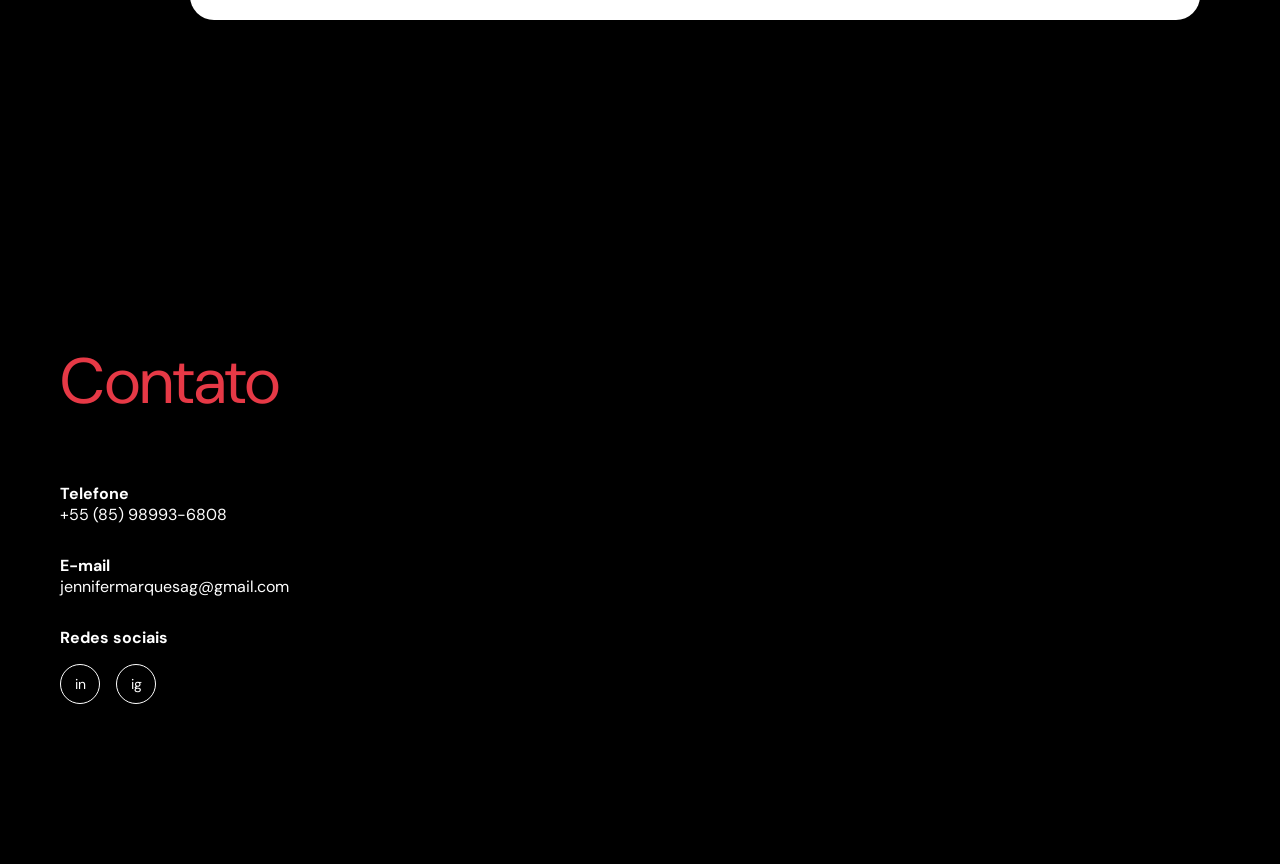
==== commit 9f9cce09: "novos videos e editorial" ====
--- a/index.html
+++ b/index.html
@@ -41,24 +41,27 @@
 
   <div class="cards">
 
-    <div class="card white">
-      <div class="text">
-        <h3>Animação</h3>
-        <p>
-          Foco nos princípios da animação, incluindo walk cycles,
-          poses chaves e refino de movimentos. Experiência sólida
-          em rigging (IK/FK, pintura de peso e pantomima corporal).
-        </p>
-      </div>
-      <video 
-  src="animacao.mp4"
-  autoplay 
-  loop 
-  muted 
-  playsinline>
-</video>
-
-    </div>
+   <a href="animacao.html" class="card-link">
+  <div class="card white">
+    <div class="text">
+      <h3>Animação</h3>
+      <p>
+        Foco nos princípios da animação, incluindo walk cycles,
+        poses chaves e refino de movimentos. Experiência sólida
+        em rigging (IK/FK, pintura de peso e pantomima corporal).
+      </p>
+    </div>
+
+    <video 
+      src="animacao.mp4"
+      autoplay 
+      loop 
+      muted 
+      playsinline>
+    </video>
+  </div>
+</a>
+
 
     <div class="card white">
       <div class="text">
@@ -84,28 +87,31 @@
 <!-- ILUSTRAÇÃO & MOTION -->
 <section class="section white-bg">
   <h2 class="side-title red">
-    Ilustração<br>Digital e<br>Motion
+    Design<br>Digital e<br>Motion
   </h2>
 
   <div class="cards">
 
-    <div class="card red">
-      <div class="text">
-        <h3>Ilustração</h3>
-        <p>
-          Foco em iluminação, perspectiva e criação de personagens
-          para redes sociais. Domínio de Photoshop, Procreate e Affinity.
-        </p>
-      </div>
-      <video 
-  src="ilustracao.mp4"
-  autoplay 
-  loop 
-  muted 
-  playsinline>
-</video>
-
-    </div>
+    <a href="A Rainha Dourada.pdf" target="_blank" class="card-link">
+  <div class="card red">
+    <div class="text">
+      <h3>Editorial</h3>
+      <p>
+        Projetos focados em narrativa visual, composição, hierarquia tipográfica
+        e construção de identidade. Inclui trabalhos autorais desenvolvidos do
+        conceito à finalização, envolvendo escrita, diagramação e organização visual.
+      </p>
+    </div>
+
+    <video 
+      src="ilustracao.mp4"
+      autoplay 
+      loop 
+      muted 
+      playsinline>
+    </video>
+  </div>
+</a>
 
     <div class="card red">
       <div class="text">
--- a/style.css
+++ b/style.css
@@ -302,3 +302,13 @@
     height: auto;
   }
 }
+
+.card-link {
+  text-decoration: none;
+  color: inherit;
+  display: block;
+}
+.card-link:hover .card {
+  transform: scale(1.01);
+  transition: 0.3s ease;
+}
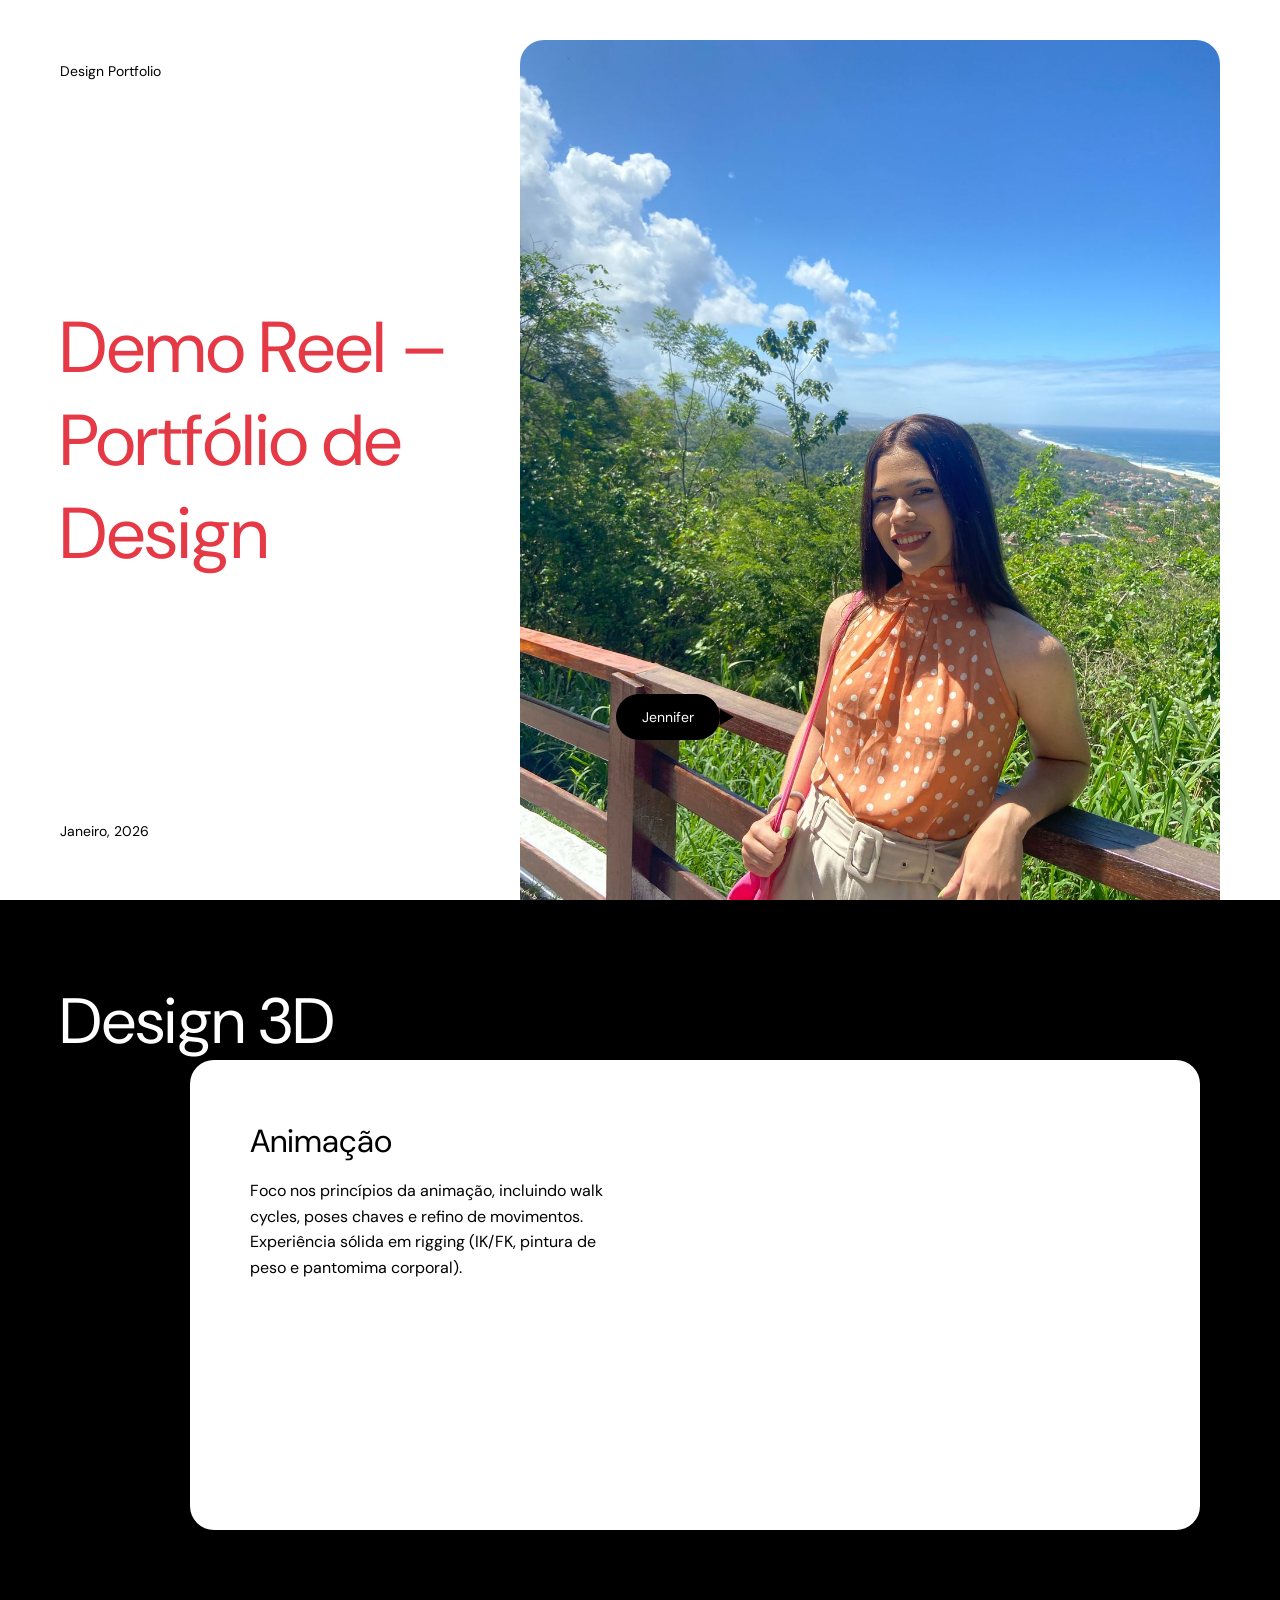
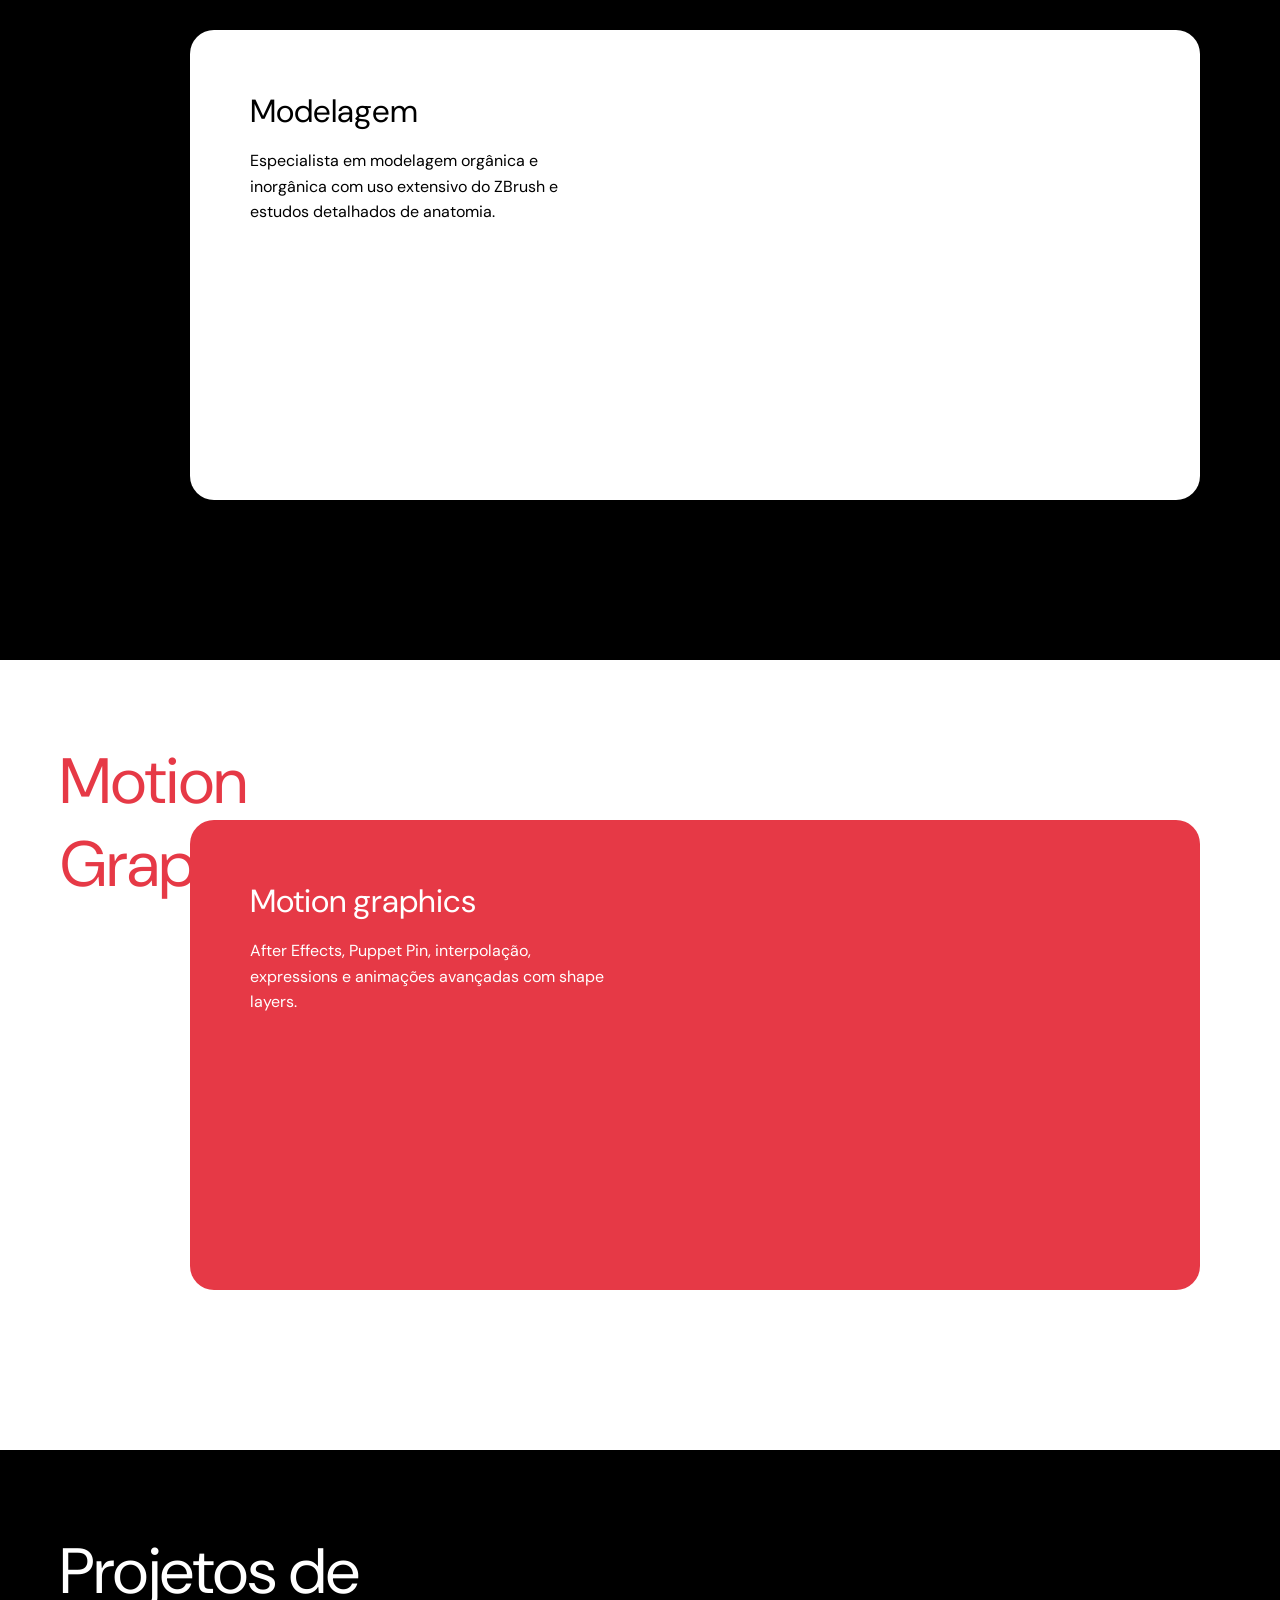
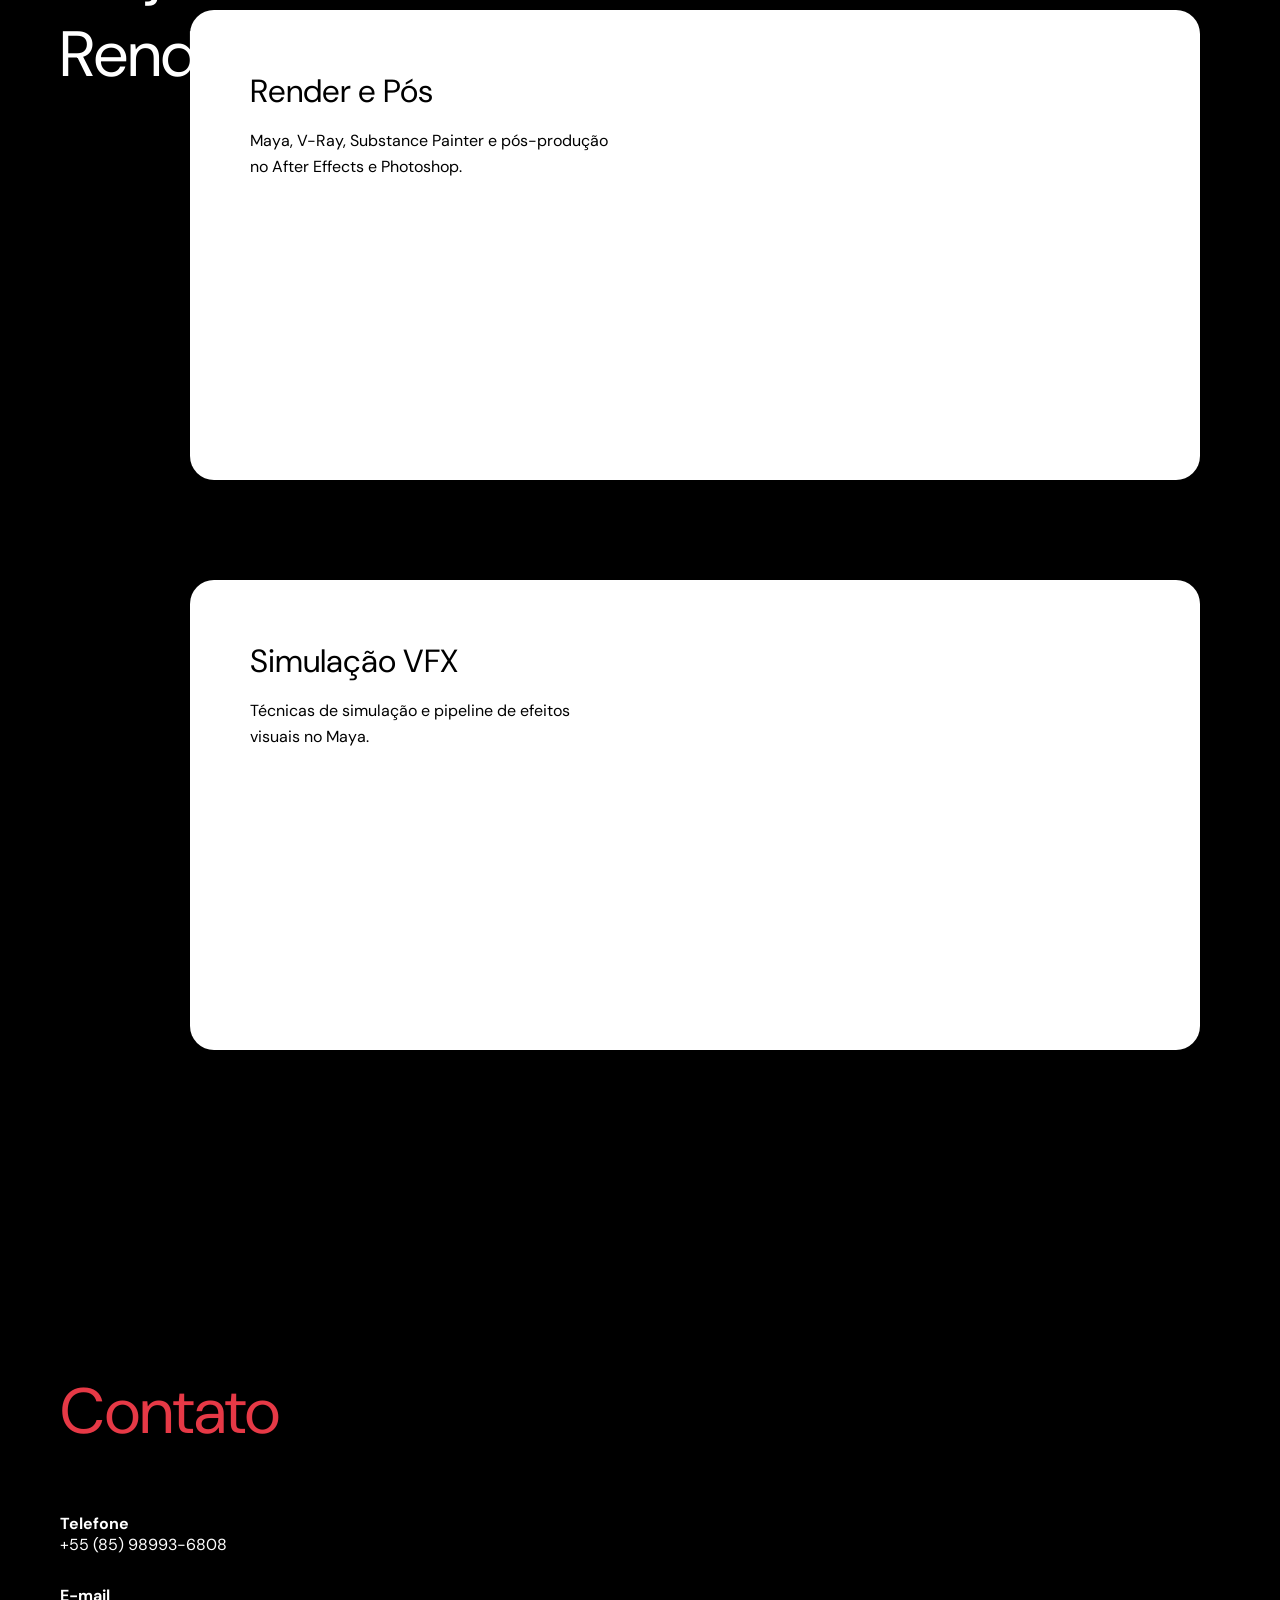
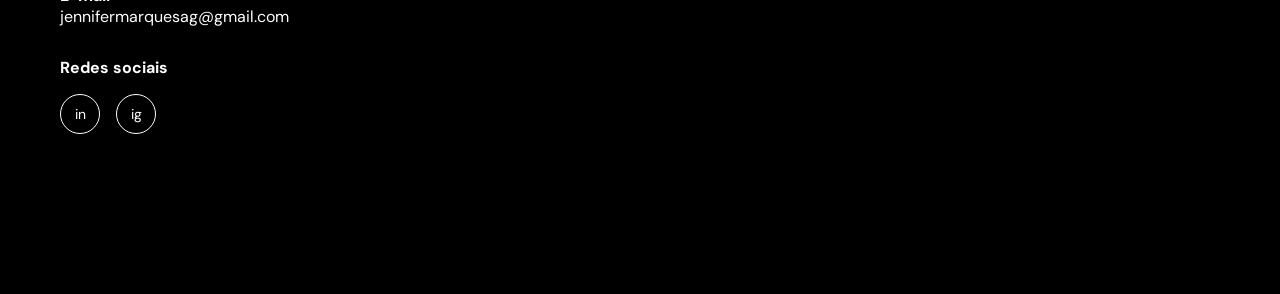
==== commit e68581d4: "mudancas 2" ====
--- a/index.html
+++ b/index.html
@@ -9,9 +9,262 @@
   <link rel="preconnect" href="https://fonts.gstatic.com" crossorigin>
   <link href="https://fonts.googleapis.com/css2?family=DM+Sans:wght@400;500&display=swap" rel="stylesheet">
 
-  <link rel="stylesheet" href="style.css">
+  <style>
+    * {
+      margin: 0;
+      padding: 0;
+      box-sizing: border-box;
+    }
+
+    body {
+      font-family: 'DM Sans', sans-serif;
+      background: black;
+      color: white;
+      font-weight: 400;
+      overflow-x: hidden;
+    }
+
+    /* ─── HERO ─── */
+    .hero {
+      background: white;
+      color: black;
+      min-height: 100vh;
+      padding: 60px;
+      position: relative;
+      opacity: 0;
+      animation: fadeInUp 0.9s ease forwards;
+    }
+
+    .hero-title {
+      font-size: 72px;
+      color: #e63946;
+      margin-top: 220px;
+      font-weight: 400;
+      animation: fadeInUp 1s 0.2s ease both;
+    }
+
+    .mini-title {
+      font-size: 14px;
+    }
+
+    .date {
+      position: absolute;
+      bottom: 60px;
+      font-size: 14px;
+    }
+
+    .hero-photo {
+      position: absolute;
+      right: 60px;
+      top: 40px;
+      width: 700px;
+      border-radius: 24px;
+      animation: fadeIn 1.2s 0.3s ease both;
+    }
+
+    .name-badge {
+      position: absolute;
+      right: 560px;
+      bottom: 160px;
+      background: black;
+      color: white;
+      padding: 14px 26px;
+      border-radius: 30px;
+      font-size: 14px;
+      animation: fadeIn 1s 0.6s ease both;
+    }
+
+    .name-badge .arrow {
+      position: absolute;
+      right: -14px;
+      top: 50%;
+      transform: translateY(-50%);
+      width: 0;
+      height: 0;
+      border-left: 14px solid black;
+      border-top: 8px solid transparent;
+      border-bottom: 8px solid transparent;
+    }
+
+    /* ─── SECTIONS ─── */
+    .section {
+      padding: 160px 0;
+      position: relative;
+    }
+
+    .dark { background: black; }
+    .white-bg { background: white; }
+
+    /* ─── TITLES ─── */
+    .side-title {
+      font-size: 64px;
+      position: absolute;
+      left: 60px;
+      top: 80px;
+      font-weight: 400;
+    }
+
+    .side-title.red { color: #e63946; }
+
+    /* ─── CARDS ─── */
+    .cards {
+      margin-left: auto;
+      margin-right: 80px;
+      width: 1010px;
+      display: flex;
+      flex-direction: column;
+      gap: 100px;
+    }
+
+    .card {
+      border-radius: 24px;
+      padding: 60px;
+      display: flex;
+      justify-content: space-between;
+      align-items: flex-start;
+      transition: transform 0.3s ease, box-shadow 0.3s ease;
+    }
+
+    .card.white { background: white; color: black; }
+    .card.red   { background: #e63946; color: white; }
+
+    .card img {
+      width: 520px;
+      height: 350px;
+      object-fit: cover;
+      border-radius: 16px;
+    }
+
+    .card video {
+      width: 520px;
+      height: 350px;
+      object-fit: cover;
+      border-radius: 16px;
+    }
+
+    .card .text { width: 360px; }
+
+    .card h3 {
+      font-size: 32px;
+      margin-bottom: 16px;
+      font-weight: 400;
+    }
+
+    .card p {
+      font-size: 16px;
+      line-height: 1.6;
+    }
+
+    /* ─── CARD LINKS ─── */
+    .card-link {
+      text-decoration: none;
+      color: inherit;
+      display: block;
+    }
+
+    .card-link:hover .card {
+      transform: scale(1.01);
+      box-shadow: 0 12px 40px rgba(0,0,0,0.18);
+    }
+
+    /* ─── CONTATO ─── */
+    .contato { padding-left: 60px; }
+
+    .contato-titulo {
+      font-size: 64px;
+      color: #e63946;
+      margin-bottom: 60px;
+      font-weight: 400;
+    }
+
+    .contato-info p { margin-bottom: 30px; }
+
+    .icones {
+      margin-top: 16px;
+      display: flex;
+      gap: 16px;
+    }
+
+    .icones a {
+      width: 40px;
+      height: 40px;
+      border-radius: 50%;
+      border: 1px solid white;
+      display: flex;
+      align-items: center;
+      justify-content: center;
+      color: white;
+      text-decoration: none;
+      font-size: 14px;
+      transition: background 0.2s;
+    }
+
+    .icones a:hover { background: #e63946; border-color: #e63946; }
+
+    /* ─── SCROLL REVEAL ─── */
+    .reveal {
+      opacity: 0;
+      transform: translateY(40px);
+      transition: opacity 0.7s ease, transform 0.7s ease;
+    }
+
+    .reveal.visible {
+      opacity: 1;
+      transform: translateY(0);
+    }
+
+    /* ─── KEYFRAMES ─── */
+    @keyframes fadeInUp {
+      from { opacity: 0; transform: translateY(30px); }
+      to   { opacity: 1; transform: translateY(0); }
+    }
+
+    @keyframes fadeIn {
+      from { opacity: 0; }
+      to   { opacity: 1; }
+    }
+
+    /* ─── MOBILE ─── */
+    @media (max-width: 768px) {
+      .section { padding: 100px 20px; }
+
+      .hero { padding: 40px 20px; min-height: auto; }
+      .mini-title { font-size: 12px; }
+      .hero-title { font-size: 42px; margin-top: 40px; }
+
+      .date { position: static; display: block; margin-top: 20px; }
+
+      .hero-photo { position: static; width: 100%; margin-top: 40px; }
+
+      .name-badge { position: relative; right: auto; bottom: auto; margin-top: 16px; width: fit-content; }
+      .name-badge .arrow { display: none; }
+
+      .side-title { position: static; font-size: 42px; margin-bottom: 40px; }
+
+      .cards { width: 100%; margin: 0; gap: 60px; }
+
+      .card { flex-direction: column; padding: 32px 24px; }
+      .card .text { width: 100%; margin-bottom: 24px; }
+      .card img,
+      .card video { width: 100%; height: auto; }
+      .card h3 { font-size: 24px; }
+      .card p  { font-size: 15px; }
+
+      .contato { padding: 80px 20px; }
+      .contato-titulo { font-size: 42px; }
+      .icones a { width: 44px; height: 44px; }
+    }
+
+    @media (prefers-reduced-motion: reduce) {
+      .reveal, .hero, .hero-title, .hero-photo, .name-badge {
+        transition: none;
+        animation: none;
+        opacity: 1;
+        transform: none;
+      }
+    }
+  </style>
 </head>
-
 
 <body>
 
@@ -35,35 +288,28 @@
   </div>
 </section>
 
+
 <!-- DESIGN 3D -->
 <section class="section dark">
-  <h2 class="side-title">Design 3D</h2>
+  <h2 class="side-title reveal">Design 3D</h2>
 
   <div class="cards">
 
-   <a href="animacao.html" class="card-link">
-  <div class="card white">
-    <div class="text">
-      <h3>Animação</h3>
-      <p>
-        Foco nos princípios da animação, incluindo walk cycles,
-        poses chaves e refino de movimentos. Experiência sólida
-        em rigging (IK/FK, pintura de peso e pantomima corporal).
-      </p>
-    </div>
-
-    <video 
-      src="animacao.mp4"
-      autoplay 
-      loop 
-      muted 
-      playsinline>
-    </video>
-  </div>
-</a>
-
-
-    <div class="card white">
+    <a href="animacao.html" class="card-link reveal">
+      <div class="card white">
+        <div class="text">
+          <h3>Animação</h3>
+          <p>
+            Foco nos princípios da animação, incluindo walk cycles,
+            poses chaves e refino de movimentos. Experiência sólida
+            em rigging (IK/FK, pintura de peso e pantomima corporal).
+          </p>
+        </div>
+        <video src="animacao.mp4" autoplay loop muted playsinline></video>
+      </div>
+    </a>
+
+    <div class="card white reveal">
       <div class="text">
         <h3>Modelagem</h3>
         <p>
@@ -71,49 +317,22 @@
           extensivo do ZBrush e estudos detalhados de anatomia.
         </p>
       </div>
-      <video 
-  src="modelagem.mp4"
-  autoplay 
-  loop 
-  muted 
-  playsinline>
-</video>
-
+      <video src="modelagem.mp4" autoplay loop muted playsinline></video>
     </div>
 
   </div>
 </section>
 
-<!-- ILUSTRAÇÃO & MOTION -->
+
+<!-- MOTION -->
 <section class="section white-bg">
-  <h2 class="side-title red">
-    Design<br>Digital e<br>Motion
+  <h2 class="side-title red reveal">
+    Motion<br>Graphics
   </h2>
 
   <div class="cards">
 
-    <a href="A Rainha Dourada.pdf" target="_blank" class="card-link">
-  <div class="card red">
-    <div class="text">
-      <h3>Editorial</h3>
-      <p>
-        Projetos focados em narrativa visual, composição, hierarquia tipográfica
-        e construção de identidade. Inclui trabalhos autorais desenvolvidos do
-        conceito à finalização, envolvendo escrita, diagramação e organização visual.
-      </p>
-    </div>
-
-    <video 
-      src="ilustracao.mp4"
-      autoplay 
-      loop 
-      muted 
-      playsinline>
-    </video>
-  </div>
-</a>
-
-    <div class="card red">
+    <div class="card red reveal">
       <div class="text">
         <h3>Motion graphics</h3>
         <p>
@@ -121,68 +340,51 @@
           e animações avançadas com shape layers.
         </p>
       </div>
-      <video 
-  src="motion.mp4"
-  autoplay 
-  loop 
-  muted 
-  playsinline>
-</video>
-
+      <video src="motion.mp4" autoplay loop muted playsinline></video>
     </div>
 
   </div>
 </section>
 
+
 <!-- RENDER -->
 <section class="section dark">
-  <h2 class="side-title">Projetos de<br>Renderização</h2>
+  <h2 class="side-title reveal">Projetos de<br>Renderização</h2>
 
   <div class="cards">
 
-    <div class="card white">
-      <div class="text">
-        <h3>Render e Pós</h3>
-        <p>
-          Maya, V-Ray, Substance Painter e pós-produção
-          no After Effects e Photoshop.
-        </p>
-      </div>
-      <video 
-  src="render.mp4"
-  autoplay 
-  loop 
-  muted 
-  playsinline>
-</video>
-
-    </div>
-
-    <div class="card white">
+    <a href="render.html" class="card-link reveal">
+      <div class="card white">
+        <div class="text">
+          <h3>Render e Pós</h3>
+          <p>
+            Maya, V-Ray, Substance Painter e pós-produção
+            no After Effects e Photoshop.
+          </p>
+        </div>
+        <video src="render.mp4" autoplay loop muted playsinline></video>
+      </div>
+    </a>
+
+    <div class="card white reveal">
       <div class="text">
         <h3>Simulação VFX</h3>
         <p>
           Técnicas de simulação e pipeline de efeitos visuais no Maya.
         </p>
       </div>
-      <video 
-  src="simulacao.mp4"
-  autoplay 
-  loop 
-  muted 
-  playsinline>
-</video>
-
+      <video src="simulacao.mp4" autoplay loop muted playsinline></video>
     </div>
 
   </div>
 </section>
 
+
 <!-- CONTATO -->
 <section class="section dark contato">
-  <h2 class="contato-titulo">Contato</h2>
-
-  <div class="contato-info">
+  <h2 class="contato-titulo reveal">Contato</h2>
+
+  <div class="contato-info reveal">
     <p><strong>Telefone</strong><br>+55 (85) 98993-6808</p>
     <p><strong>E-mail</strong><br>jennifermarquesag@gmail.com</p>
 
@@ -196,5 +398,20 @@
   </div>
 </section>
 
+
+<script>
+  // Scroll reveal
+  const observer = new IntersectionObserver((entries) => {
+    entries.forEach(entry => {
+      if (entry.isIntersecting) {
+        entry.target.classList.add('visible');
+        observer.unobserve(entry.target);
+      }
+    });
+  }, { threshold: 0.12 });
+
+  document.querySelectorAll('.reveal').forEach(el => observer.observe(el));
+</script>
+
 </body>
 </html>
